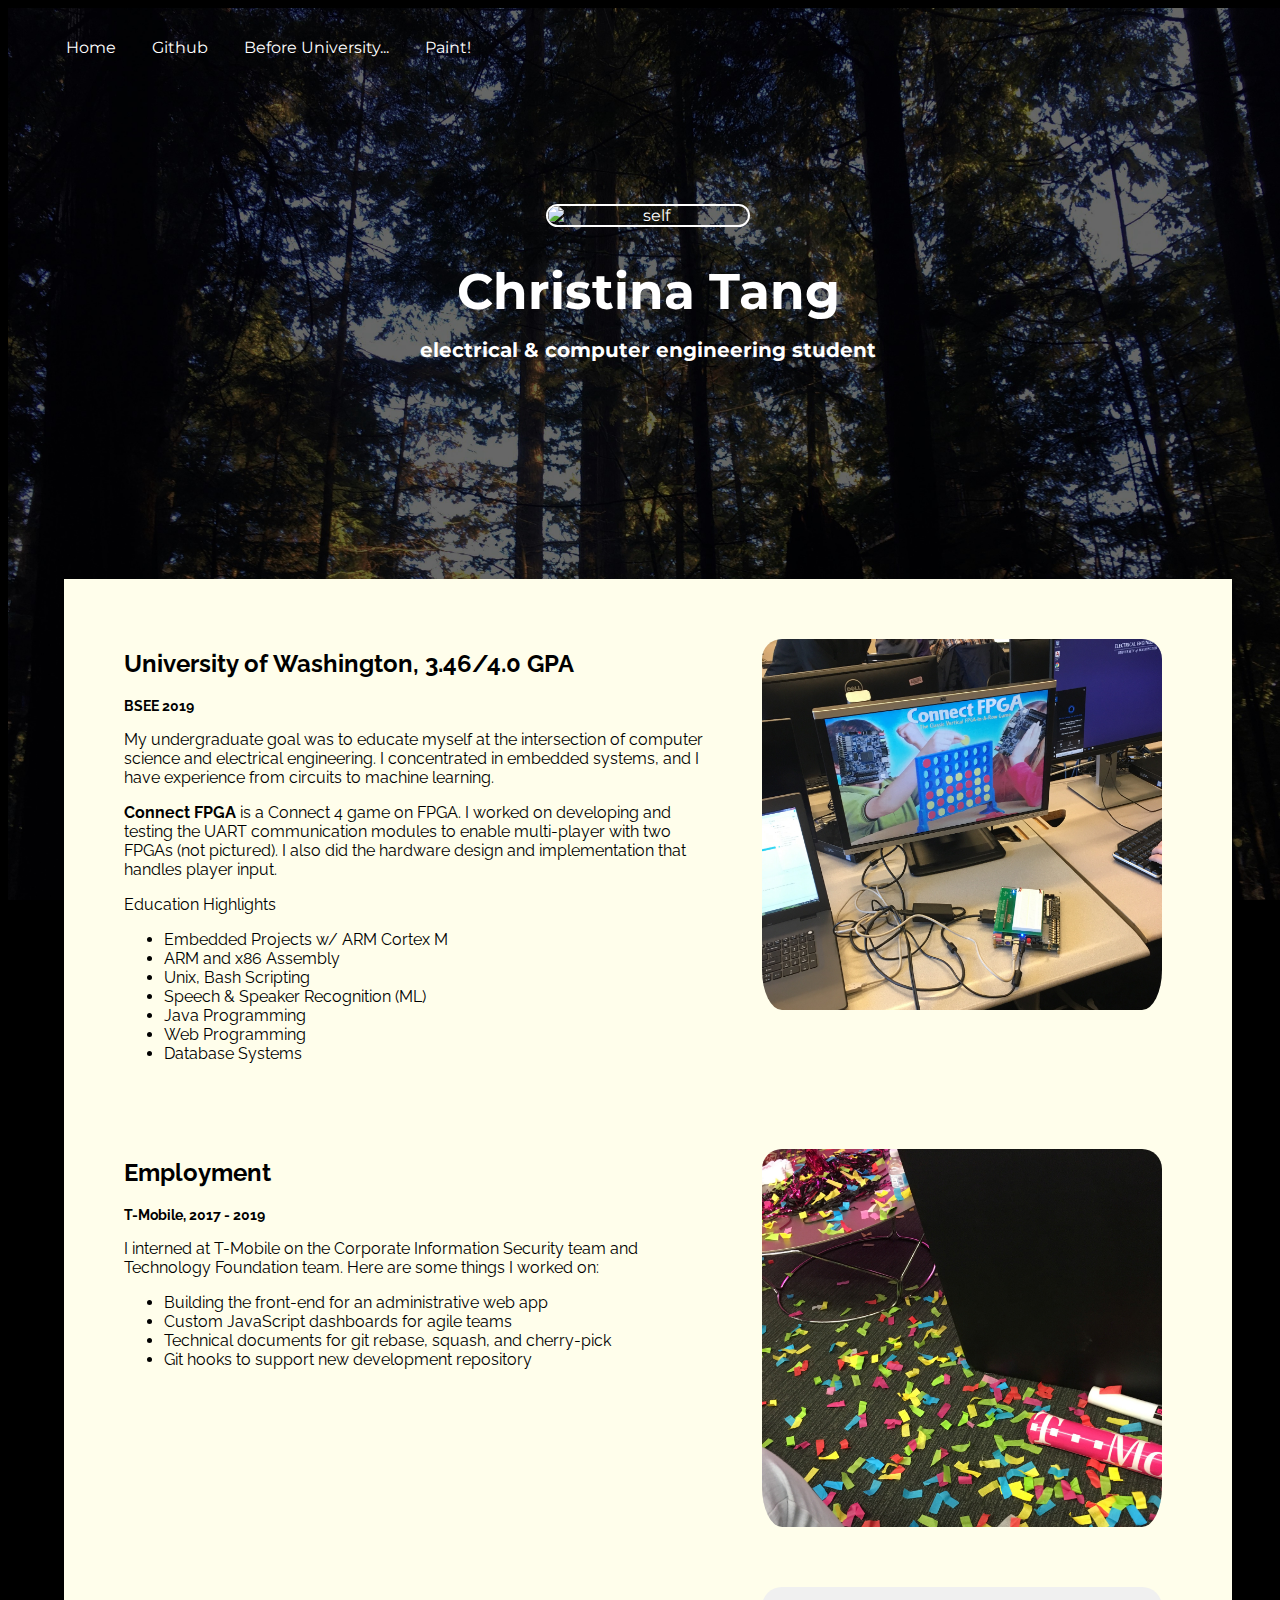
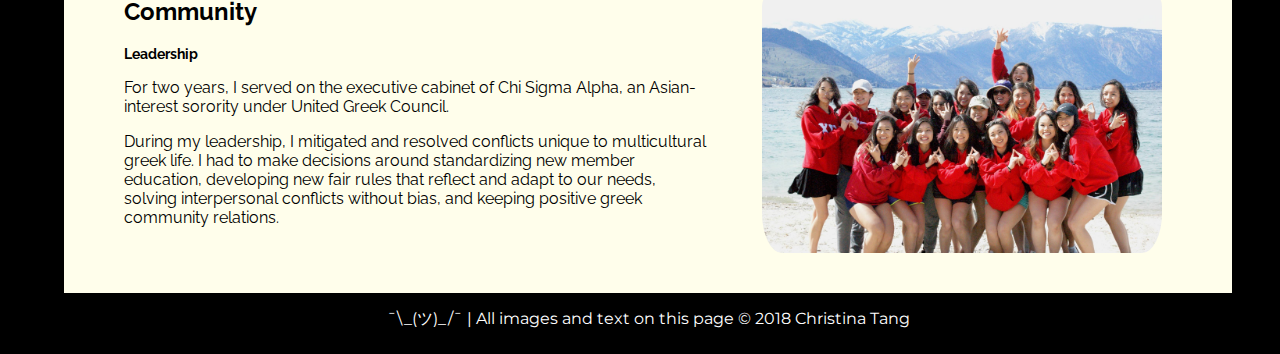
==== index.html @ 0c606922 "Updates to reflect changes in education and employment" ====
<!DOCTYPE html>
<!--
    Author: Christina Tang 

    This is the index.html page for my portfolio. It has information
    about my education, employment, and leadership
-->

<html lang="en">
<head>
    <meta charset="UTF-8">
    <title>Christina Tang</title>
    <link type="text/css" href="index.css" rel="stylesheet">
    <link rel="shortcut icon" type="image/x-icon" href="images/favicon.ico">
</head>
<body>
    <header>
        <nav>
            <ul>
                <li><a href="index.html">Home</a></li>
                <li><a href="https://github.com/christinatang">Github</a></li>
                <li><a href="past.html">Before University...</a></li>
                <li><a href="paint.html">Paint!</a></li>
            </ul>
        </nav>
        <img src="https://scontent.fsea1-1.fna.fbcdn.net/v/t1.0-9/42537019_1738882079543772_6256443018581114880_n.jpg?_nc_cat=106&oh=e5b5d92ebf5dfc0b4fc3eaad44fe764f&oe=5C4F700B" alt="self">
        <h1>Christina Tang</h1>
        <h2>electrical & computer engineering student</h2>
    </header>

    <main>
        <div id="education">
            <section>
                <h2>University of Washington, 3.46/4.0 GPA</h2>
                <h3>BSEE 2019</h3>
                <p>
                    My undergraduate goal was to educate myself at the intersection of computer science 
                    and electrical engineering. I concentrated in embedded systems, and I have experience 
                    from circuits to machine learning.
                </p>
                <p>
                    <strong>Connect FPGA</strong> is a Connect 4 game on FPGA. I worked on developing 
                    and testing the UART communication modules to enable multi-player 
                    with two FPGAs (not pictured). I also did the hardware design 
                    and implementation that handles player input. 
                </p>
                <p>
                    Education Highlights
                </p>
                <ul>
                    <li>Embedded Projects w/ ARM Cortex M</li>
                    <li>ARM and x86 Assembly</li>
                    <li>Unix, Bash Scripting</li>
                    <li>Speech & Speaker Recognition (ML)</li>
                    <li>Java Programming</li>
                    <li>Web Programming</li>
                    <li>Database Systems</li>
                </ul>
            </section>
            <div class="img-container">
                <img src="images/connect_4.JPG" alt="connect 4 on FPGA">
            </div>   
        </div>
        
        <div id="employment">
            <section>
                <h2>Employment</h2>
                <h3>T-Mobile, 2017 - 2019</h3>
                <p>
                    I interned at T-Mobile on the 
                    Corporate Information Security team and Technology Foundation team. 
                    Here are some things I worked on:
                </p>
                <ul>
                    <li>Building the front-end for an administrative web app</li>
                    <li>Custom JavaScript dashboards for agile teams</li>
                    <li>Technical documents for git rebase, squash, and cherry-pick</li>
                    <li>Git hooks to support new development repository</li>
                </ul>
            </section>
            <div class="img-container">
                <img src="images/t-mobile.jpg" alt="intern event at t-mobile">
            </div>
        </div>
        
        <div id="community">
            <section>
                <h2>Community</h2>
                <h3>Leadership</h3>
                <p>
                    For two years, I served on the executive cabinet of Chi Sigma 
                    Alpha, an Asian-interest sorority under United Greek Council. 
                </p>
                <p>
                    During my leadership, I mitigated and resolved conflicts 
                    unique to multicultural greek life. I had to make decisions 
                    around standardizing new member education, developing new fair 
                    rules that reflect and adapt to our needs, 
                    solving interpersonal conflicts without bias, 
                    and keeping positive greek community relations.
                </p>
            </section>
            <div class="img-container">
                <img src="images/chisigs.jpg" alt="chi sigma alpha spring 17">
            </div>
        </div>
    </main>

    <footer>
        <p>
            ¯\_(ツ)_/¯ | All images and text on this page © 2018 Christina Tang
        </p>
    </footer>
</body>
</html>
---- index.css ----
/*
    Author: Christina Tang

    This is index.css file for my portfolio site to give its pages
    and content the same look and feel
*/

@import url(https://fonts.googleapis.com/css?family=Montserrat);
@import url(https://fonts.googleapis.com/css?family=Raleway);

html {
    background-color: #000000;
}

body {
    font-family: "Raleway", sans-serif;
    width: 100%;
    display: flex;
    flex-direction: column;
    background-image: url("images/trees_bg.JPG");
    background-attachment: fixed;
    background-size: 100%;
}

header, footer {
    font-family: 'Montserrat', sans-serif;
    color: #ffffff;
    text-align: center;
}

header img, footer img {
    border-radius: 100px;
}

footer img {
    width: 50px;
}

header img {
    display: block;
    margin: 80px auto 0px auto;
    width: 200px;
    border: 2px solid white;
}

header h1 {
    margin-bottom: auto;
    font-size: 50px;
}

header h2 {
    padding-bottom: 200px;
    font-size: 20px;
}

nav ul {
    list-style-type: none;
    padding-bottom: 100px;
}

nav a {
    display: block;
    color: white;
    text-align: center;
    padding: 14px 18px;
    text-decoration: none;
    float: left;
}

main {
    width: 85%;
    align-self: center;
    background-color: rgb(255, 254, 235);
    padding: 20px 40px;
}

#theCanvas {
    align-self: center;
}

section {
    padding: 20px;
}

section h3 {
    font-size: 14px;
}

#education, #employment, #community {
    display: flex;
    justify-content: space-between;
    padding: 10px 0px;
}

.img-container img {
    border-radius: 50px;
    padding: 30px 30px 10px 30px;
    width: 400px;
    float: right;
}

.grid-container {
    display: grid;
    grid-template-columns: auto auto;
    grid-template-rows: auto auto auto;
    justify-content: center;
    padding: 30px 100px 0px 100px;
}

.captioned-photo img {
    border-radius: 50px;
    width: 350px;
}

.captioned-photo {
    padding: 10px 50px;
}
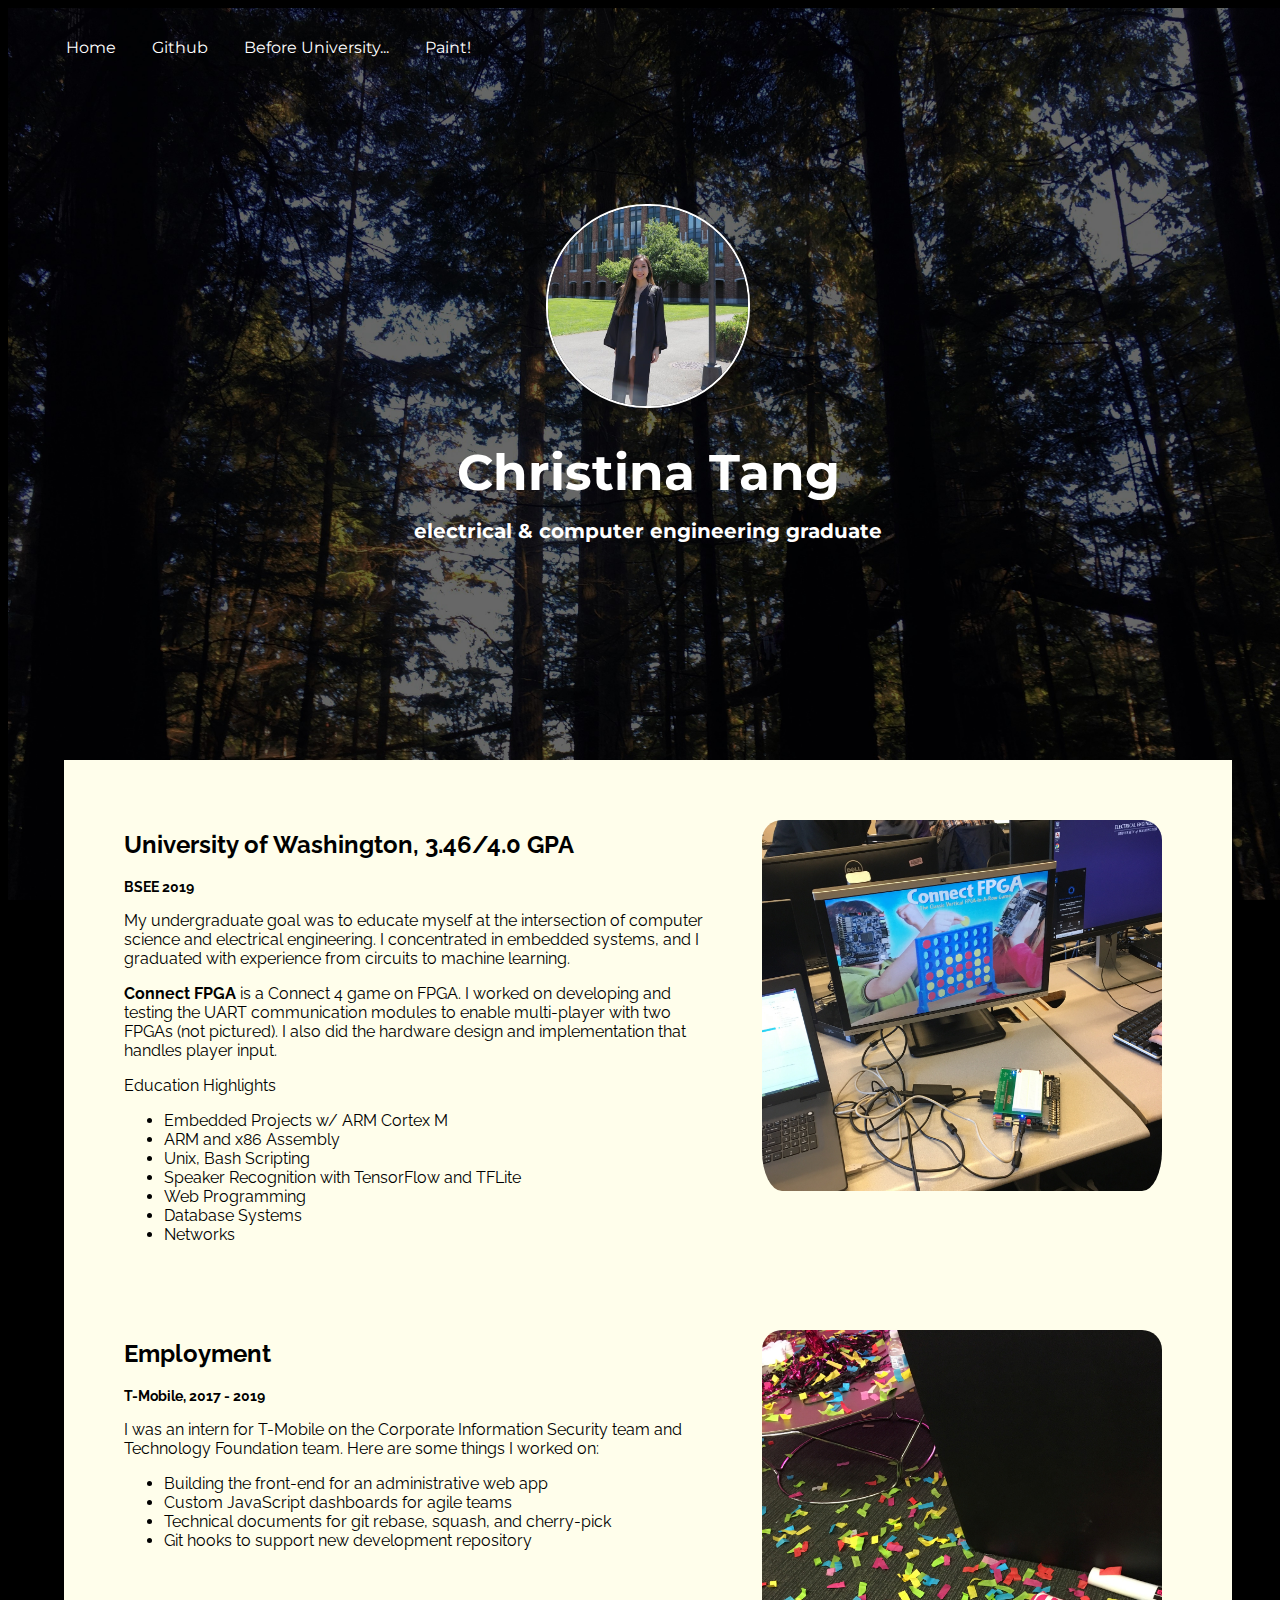
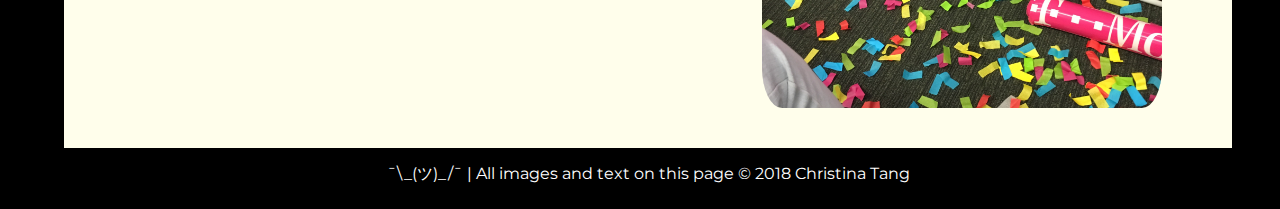
==== commit b3460fed: "New header photo, hide leadership section, minor edits" ====
--- a/index.html
+++ b/index.html
@@ -23,9 +23,9 @@
                 <li><a href="paint.html">Paint!</a></li>
             </ul>
         </nav>
-        <img src="https://scontent.fsea1-1.fna.fbcdn.net/v/t1.0-9/42537019_1738882079543772_6256443018581114880_n.jpg?_nc_cat=106&oh=e5b5d92ebf5dfc0b4fc3eaad44fe764f&oe=5C4F700B" alt="self">
+        <img src="images/graduation.jpg" alt="self">
         <h1>Christina Tang</h1>
-        <h2>electrical & computer engineering student</h2>
+        <h2>electrical & computer engineering graduate</h2>
     </header>
 
     <main>
@@ -35,8 +35,8 @@
                 <h3>BSEE 2019</h3>
                 <p>
                     My undergraduate goal was to educate myself at the intersection of computer science 
-                    and electrical engineering. I concentrated in embedded systems, and I have experience 
-                    from circuits to machine learning.
+                    and electrical engineering. I concentrated in embedded systems, and I graduated with 
+                    experience from circuits to machine learning.
                 </p>
                 <p>
                     <strong>Connect FPGA</strong> is a Connect 4 game on FPGA. I worked on developing 
@@ -51,10 +51,10 @@
                     <li>Embedded Projects w/ ARM Cortex M</li>
                     <li>ARM and x86 Assembly</li>
                     <li>Unix, Bash Scripting</li>
-                    <li>Speech & Speaker Recognition (ML)</li>
-                    <li>Java Programming</li>
+                    <li>Speaker Recognition with TensorFlow and TFLite</li>
                     <li>Web Programming</li>
                     <li>Database Systems</li>
+                    <li>Networks</li>
                 </ul>
             </section>
             <div class="img-container">
@@ -67,7 +67,7 @@
                 <h2>Employment</h2>
                 <h3>T-Mobile, 2017 - 2019</h3>
                 <p>
-                    I interned at T-Mobile on the 
+                    I was an intern for T-Mobile on the 
                     Corporate Information Security team and Technology Foundation team. 
                     Here are some things I worked on:
                 </p>
--- a/index.css
+++ b/index.css
@@ -92,6 +92,10 @@
     padding: 10px 0px;
 }
 
+#community {
+    display: none;
+}
+
 .img-container img {
     border-radius: 50px;
     padding: 30px 30px 10px 30px;
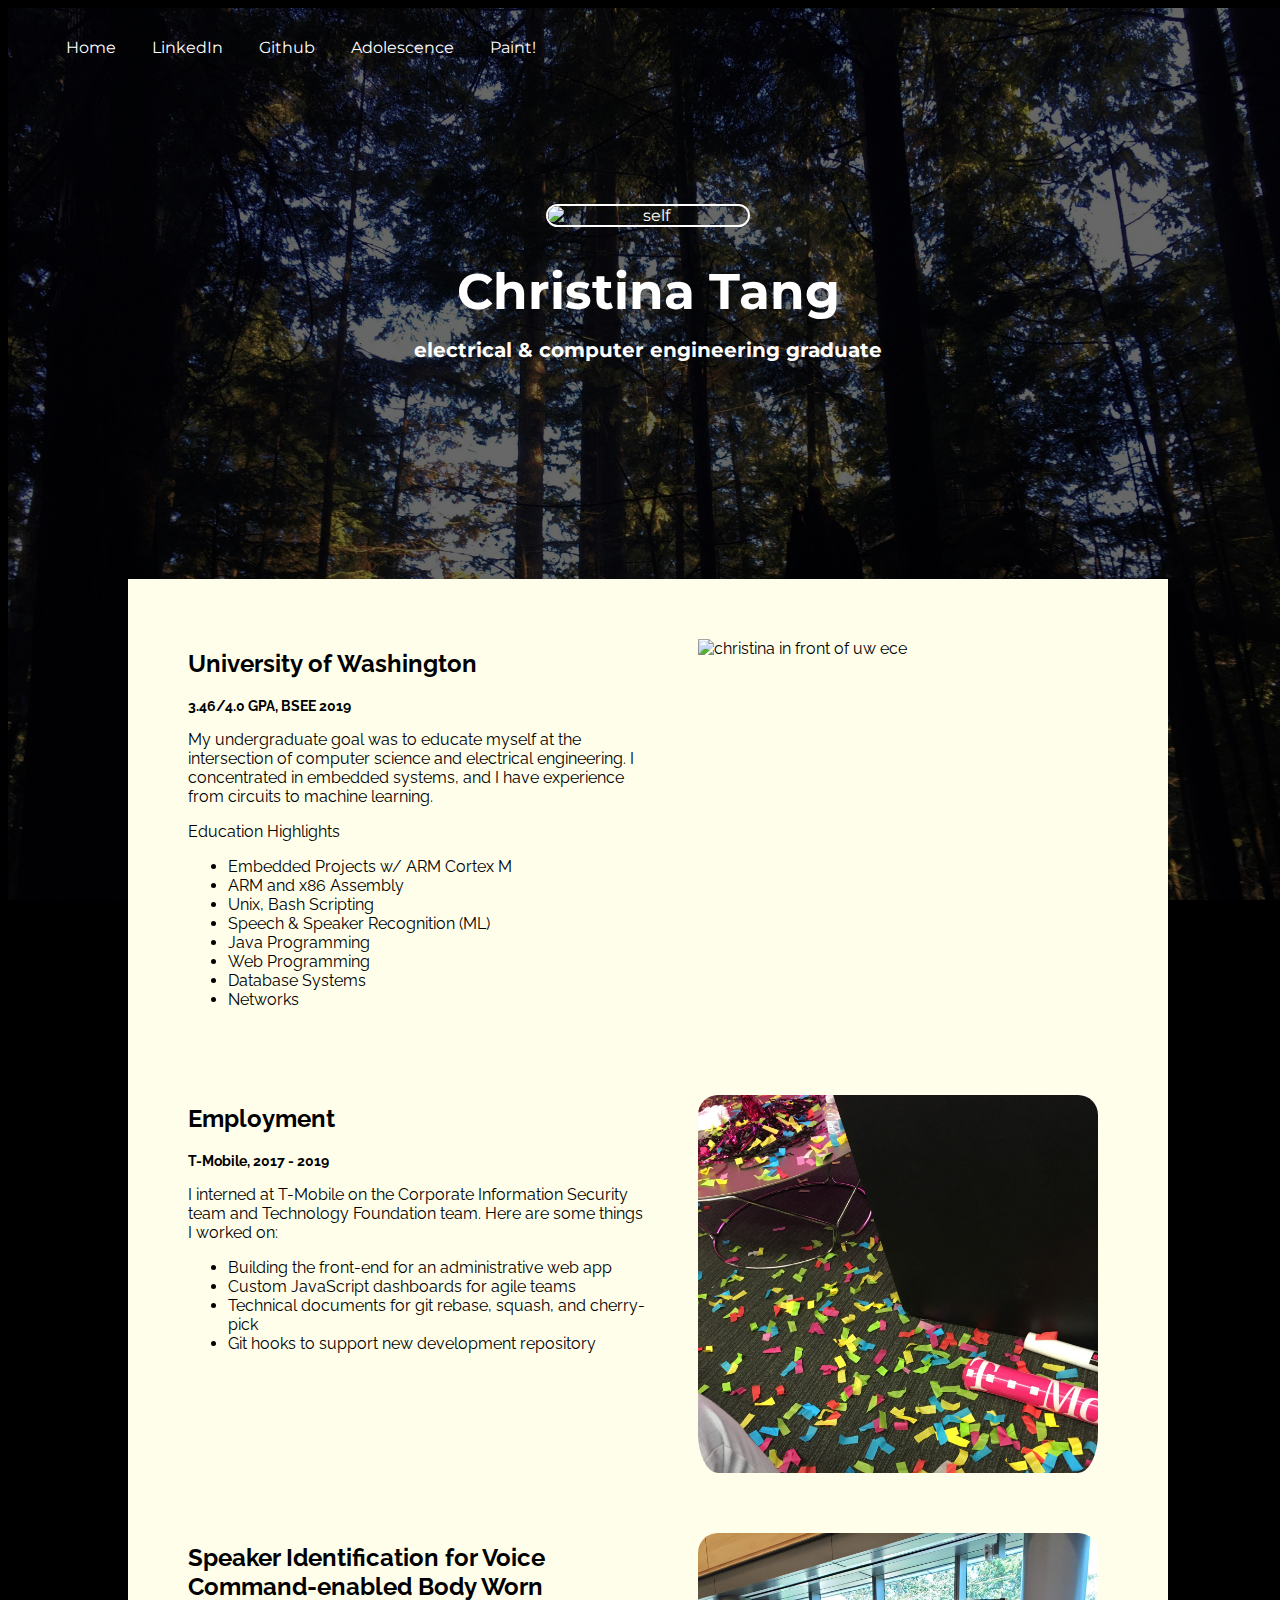
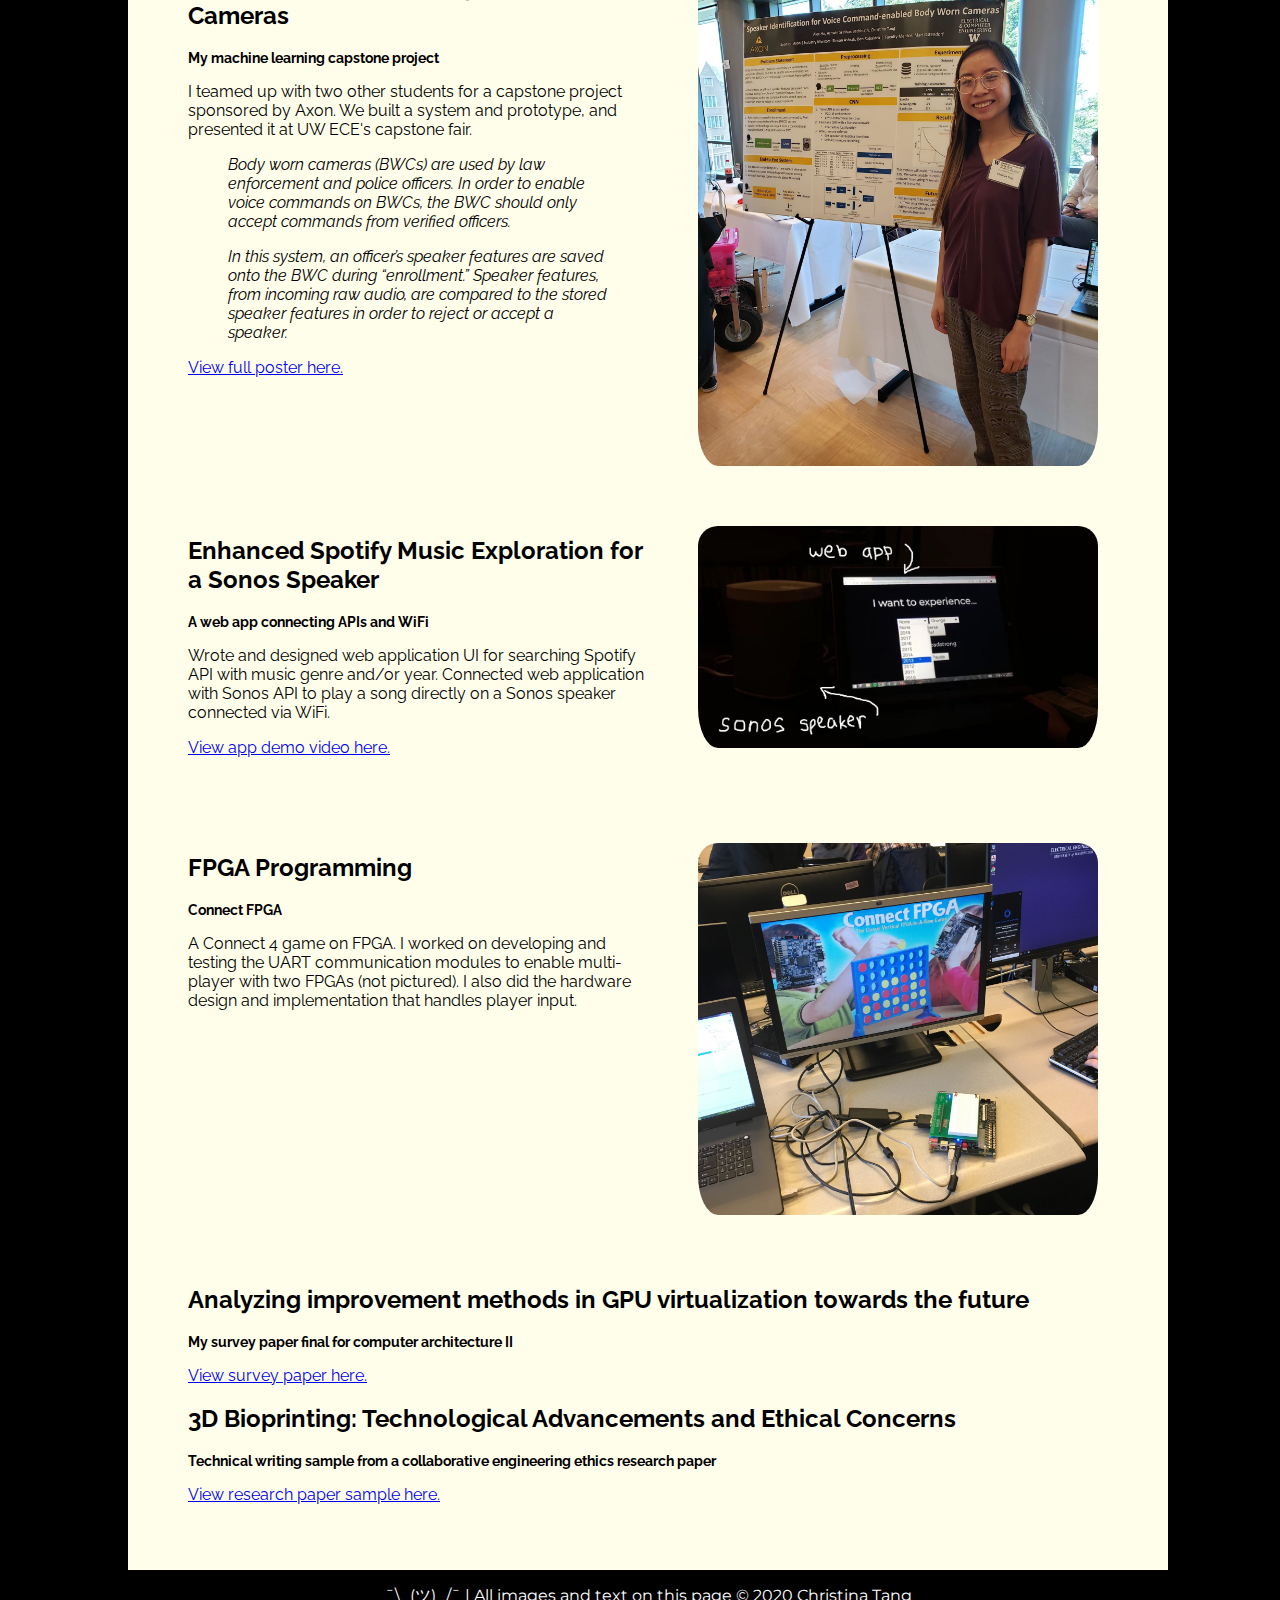
==== commit c4353ad4: "changing nav bar to add linked in, feature to open links in new tab. adding selected works to homepa" ====
--- a/index.html
+++ b/index.html
@@ -18,12 +18,13 @@
         <nav>
             <ul>
                 <li><a href="index.html">Home</a></li>
-                <li><a href="https://github.com/christinatang">Github</a></li>
-                <li><a href="past.html">Before University...</a></li>
+                <li><a href="https://www.linkedin.com/in/christinatang/" target="_blank">LinkedIn</a></li>
+                <li><a href="https://github.com/christinatang" target="_blank">Github</a></li>
+                <li><a href="past.html">Adolescence</a></li>
                 <li><a href="paint.html">Paint!</a></li>
             </ul>
         </nav>
-        <img src="images/graduation.jpg" alt="self">
+        <img src="https://media-exp2.licdn.com/dms/image/C4D03AQGiyOLLAKSIVg/profile-displayphoto-shrink_200_200/0?e=1585180800&v=beta&t=Z_xIOgurX49paol1nmLPv6jjHNaqLiDmqKSzees1T84" alt="self">
         <h1>Christina Tang</h1>
         <h2>electrical & computer engineering graduate</h2>
     </header>
@@ -31,18 +32,12 @@
     <main>
         <div id="education">
             <section>
-                <h2>University of Washington, 3.46/4.0 GPA</h2>
-                <h3>BSEE 2019</h3>
+                <h2>University of Washington</h2>
+                <h3>3.46/4.0 GPA, BSEE 2019</h3>
                 <p>
                     My undergraduate goal was to educate myself at the intersection of computer science 
-                    and electrical engineering. I concentrated in embedded systems, and I graduated with 
-                    experience from circuits to machine learning.
-                </p>
-                <p>
-                    <strong>Connect FPGA</strong> is a Connect 4 game on FPGA. I worked on developing 
-                    and testing the UART communication modules to enable multi-player 
-                    with two FPGAs (not pictured). I also did the hardware design 
-                    and implementation that handles player input. 
+                    and electrical engineering. I concentrated in embedded systems, and I have experience 
+                    from circuits to machine learning.
                 </p>
                 <p>
                     Education Highlights
@@ -51,14 +46,15 @@
                     <li>Embedded Projects w/ ARM Cortex M</li>
                     <li>ARM and x86 Assembly</li>
                     <li>Unix, Bash Scripting</li>
-                    <li>Speaker Recognition with TensorFlow and TFLite</li>
+                    <li>Speech & Speaker Recognition (ML)</li>
+                    <li>Java Programming</li>
                     <li>Web Programming</li>
                     <li>Database Systems</li>
                     <li>Networks</li>
                 </ul>
             </section>
             <div class="img-container">
-                <img src="images/connect_4.JPG" alt="connect 4 on FPGA">
+                <img src="images/graduate.jpg" alt="christina in front of uw ece">
             </div>   
         </div>
         
@@ -67,7 +63,7 @@
                 <h2>Employment</h2>
                 <h3>T-Mobile, 2017 - 2019</h3>
                 <p>
-                    I was an intern for T-Mobile on the 
+                    I interned at T-Mobile on the 
                     Corporate Information Security team and Technology Foundation team. 
                     Here are some things I worked on:
                 </p>
@@ -83,32 +79,90 @@
             </div>
         </div>
         
-        <div id="community">
+        <div id="capstone">
             <section>
-                <h2>Community</h2>
-                <h3>Leadership</h3>
+                <h2>Speaker Identification for Voice Command-enabled Body Worn Cameras</h2>
+                <h3>My machine learning capstone project</h3>
                 <p>
-                    For two years, I served on the executive cabinet of Chi Sigma 
-                    Alpha, an Asian-interest sorority under United Greek Council. 
+                    I teamed up with two other students for a capstone project 
+                    sponsored by Axon. We built a system and prototype, and presented 
+                    it at UW ECE's capstone fair. 
                 </p>
+                <blockquote>
+                    <p><i>
+                        Body worn cameras (BWCs) are used by law enforcement 
+                        and police officers. In order to enable voice commands on 
+                        BWCs, the BWC should only accept commands from verified 
+                        officers.
+                    </i></p>
+                    <p><i>
+                        In this system, an officer’s speaker features are saved onto 
+                        the BWC during “enrollment.” Speaker features, from 
+                        incoming raw audio, are compared to the stored speaker 
+                        features in order to reject or accept a speaker. 
+                    </i></p>
+                </blockquote>
+                <p><a href="resources/Srinivas,ECE_Poster_Presentation,2019.pdf" target="_blank">
+                    View full poster here.</a></p>
+            </section>
+            <div class="img-container">
+                    <img src="images/capstone_fair.jpg" alt="me presenting at uw ece capstone fair 2019">
+            </div>
+        </div>
+
+        <div id="webdev">
+            <section>
+                <h2>Enhanced Spotify Music Exploration for a Sonos Speaker</h2>
+                <h3>A web app connecting APIs and WiFi</h3>
                 <p>
-                    During my leadership, I mitigated and resolved conflicts 
-                    unique to multicultural greek life. I had to make decisions 
-                    around standardizing new member education, developing new fair 
-                    rules that reflect and adapt to our needs, 
-                    solving interpersonal conflicts without bias, 
-                    and keeping positive greek community relations.
+                    Wrote and designed web application UI for searching Spotify 
+                    API with music genre and/or year. Connected web application 
+                    with Sonos API to play a song directly on a Sonos speaker 
+                    connected via WiFi.
+                </p>
+                <p><a href="resources/sonos_web_app.mp4" target="_blank">
+                    View app demo video here.</a></p>
+            </section>
+            <div class="img-container">
+                <img src="images/sonos_app_scrnsht.jpg" alt="web application linked to sonos speaker screenshot">
+            </div>
+        </div>
+
+        <div id="fpga">
+            <section>
+                <h2>FPGA Programming</h2>
+                <h3>Connect FPGA</h3>
+                <p>
+                    A Connect 4 game on FPGA. I worked on developing 
+                    and testing the UART communication modules to enable multi-player 
+                    with two FPGAs (not pictured). I also did the hardware design 
+                    and implementation that handles player input. 
                 </p>
             </section>
             <div class="img-container">
-                <img src="images/chisigs.jpg" alt="chi sigma alpha spring 17">
+                <img src="images/connect_4.JPG" alt="connect 4 on FPGA">
             </div>
         </div>
+
+        <div id="writing">
+            <section>
+                <h2>Analyzing improvement methods in GPU virtualization towards the future</h2>
+                <h3>My survey paper final for computer architecture II</h3>
+                <p><a href="resources/ChristinaTang_Sp19_470FinalPaper.pdf" target="_blank">
+                    View survey paper here.</a></p>
+
+                <h2>3D Bioprinting: Technological Advancements and Ethical Concerns</h2>
+                <h3>Technical writing sample from a collaborative engineering ethics research paper</h3>
+                <p><a href="resources/Tang.Christina.ResearchPaperSample.pdf" target="_blank">
+                    View research paper sample here.</a></p>
+            </section>
+        </div>
+
     </main>
 
     <footer>
         <p>
-            ¯\_(ツ)_/¯ | All images and text on this page © 2018 Christina Tang
+            ¯\_(ツ)_/¯ | All images and text on this page © 2020 Christina Tang
         </p>
     </footer>
 </body>
--- a/index.css
+++ b/index.css
@@ -68,7 +68,7 @@
 }
 
 main {
-    width: 85%;
+    width: 75%;
     align-self: center;
     background-color: rgb(255, 254, 235);
     padding: 20px 40px;
@@ -86,14 +86,10 @@
     font-size: 14px;
 }
 
-#education, #employment, #community {
+#education, #employment, #fpga, #capstone, #webdev, #writing {
     display: flex;
     justify-content: space-between;
     padding: 10px 0px;
-}
-
-#community {
-    display: none;
 }
 
 .img-container img {
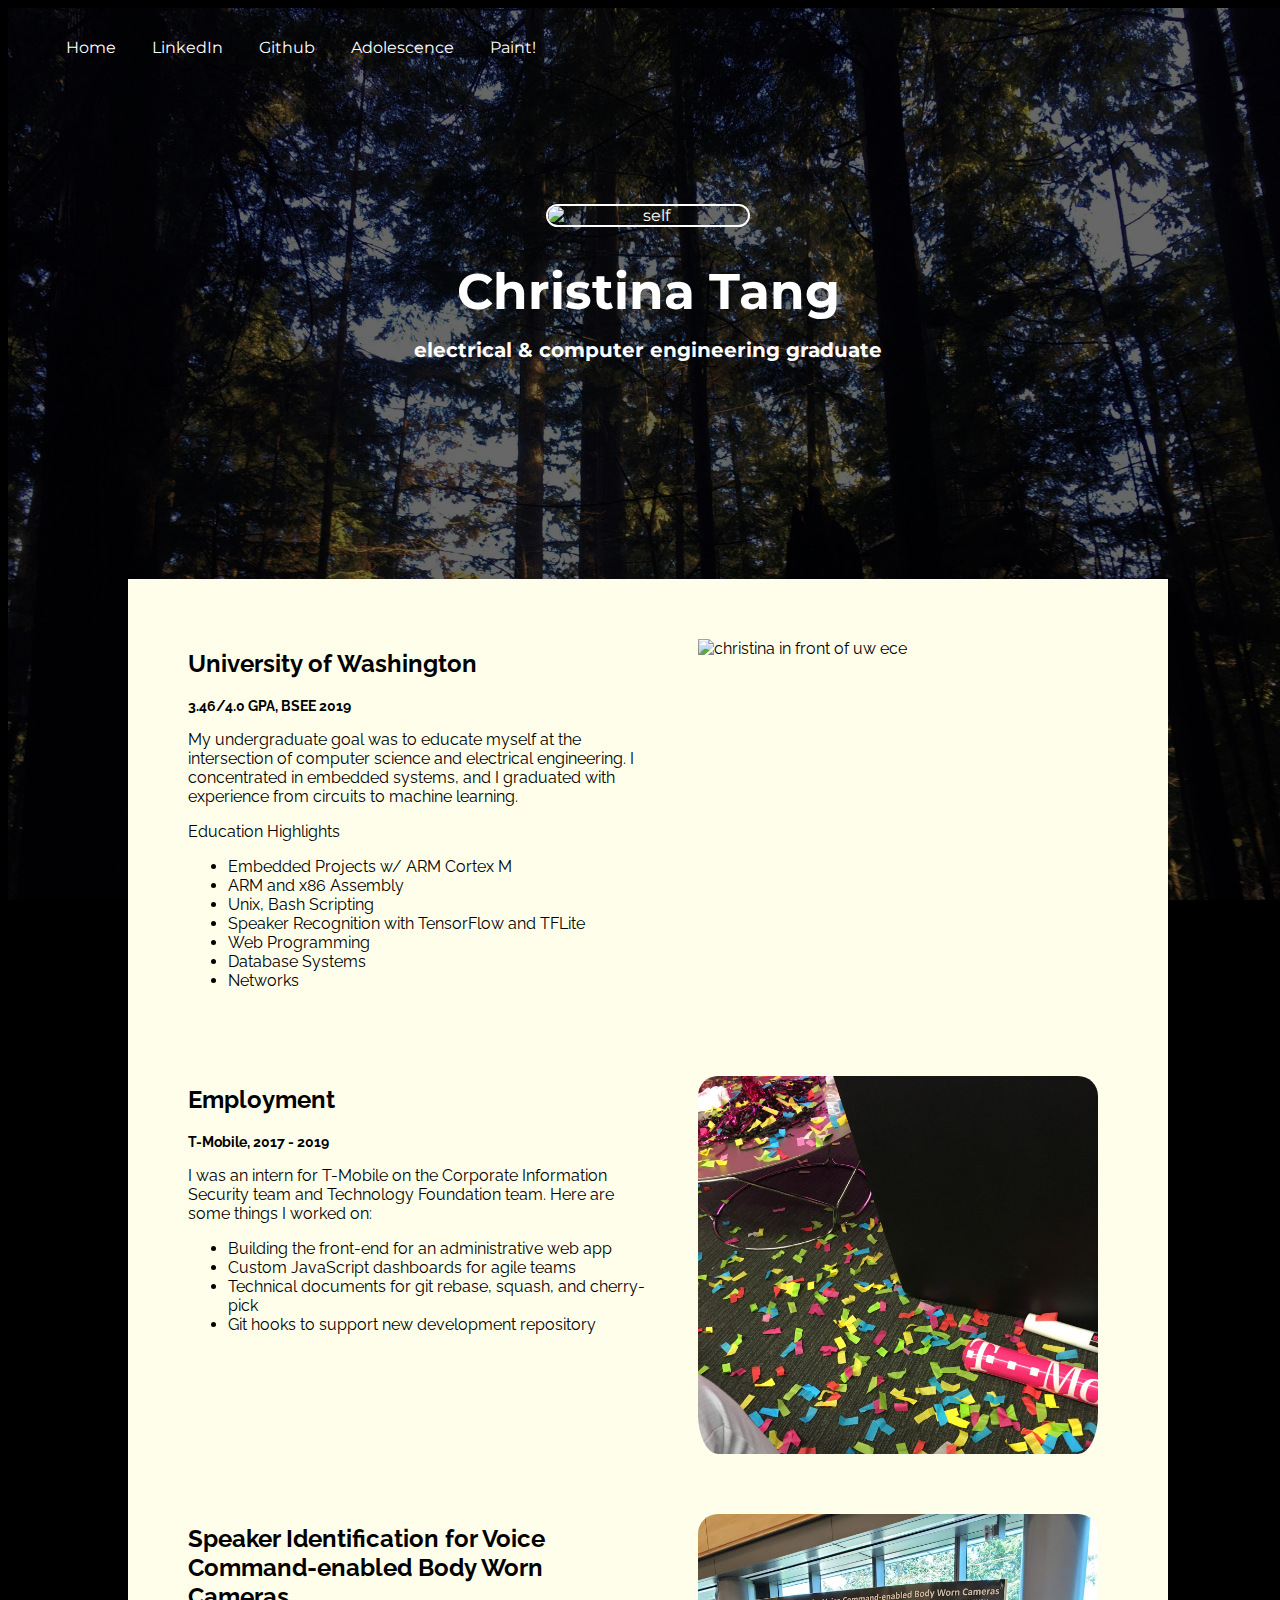
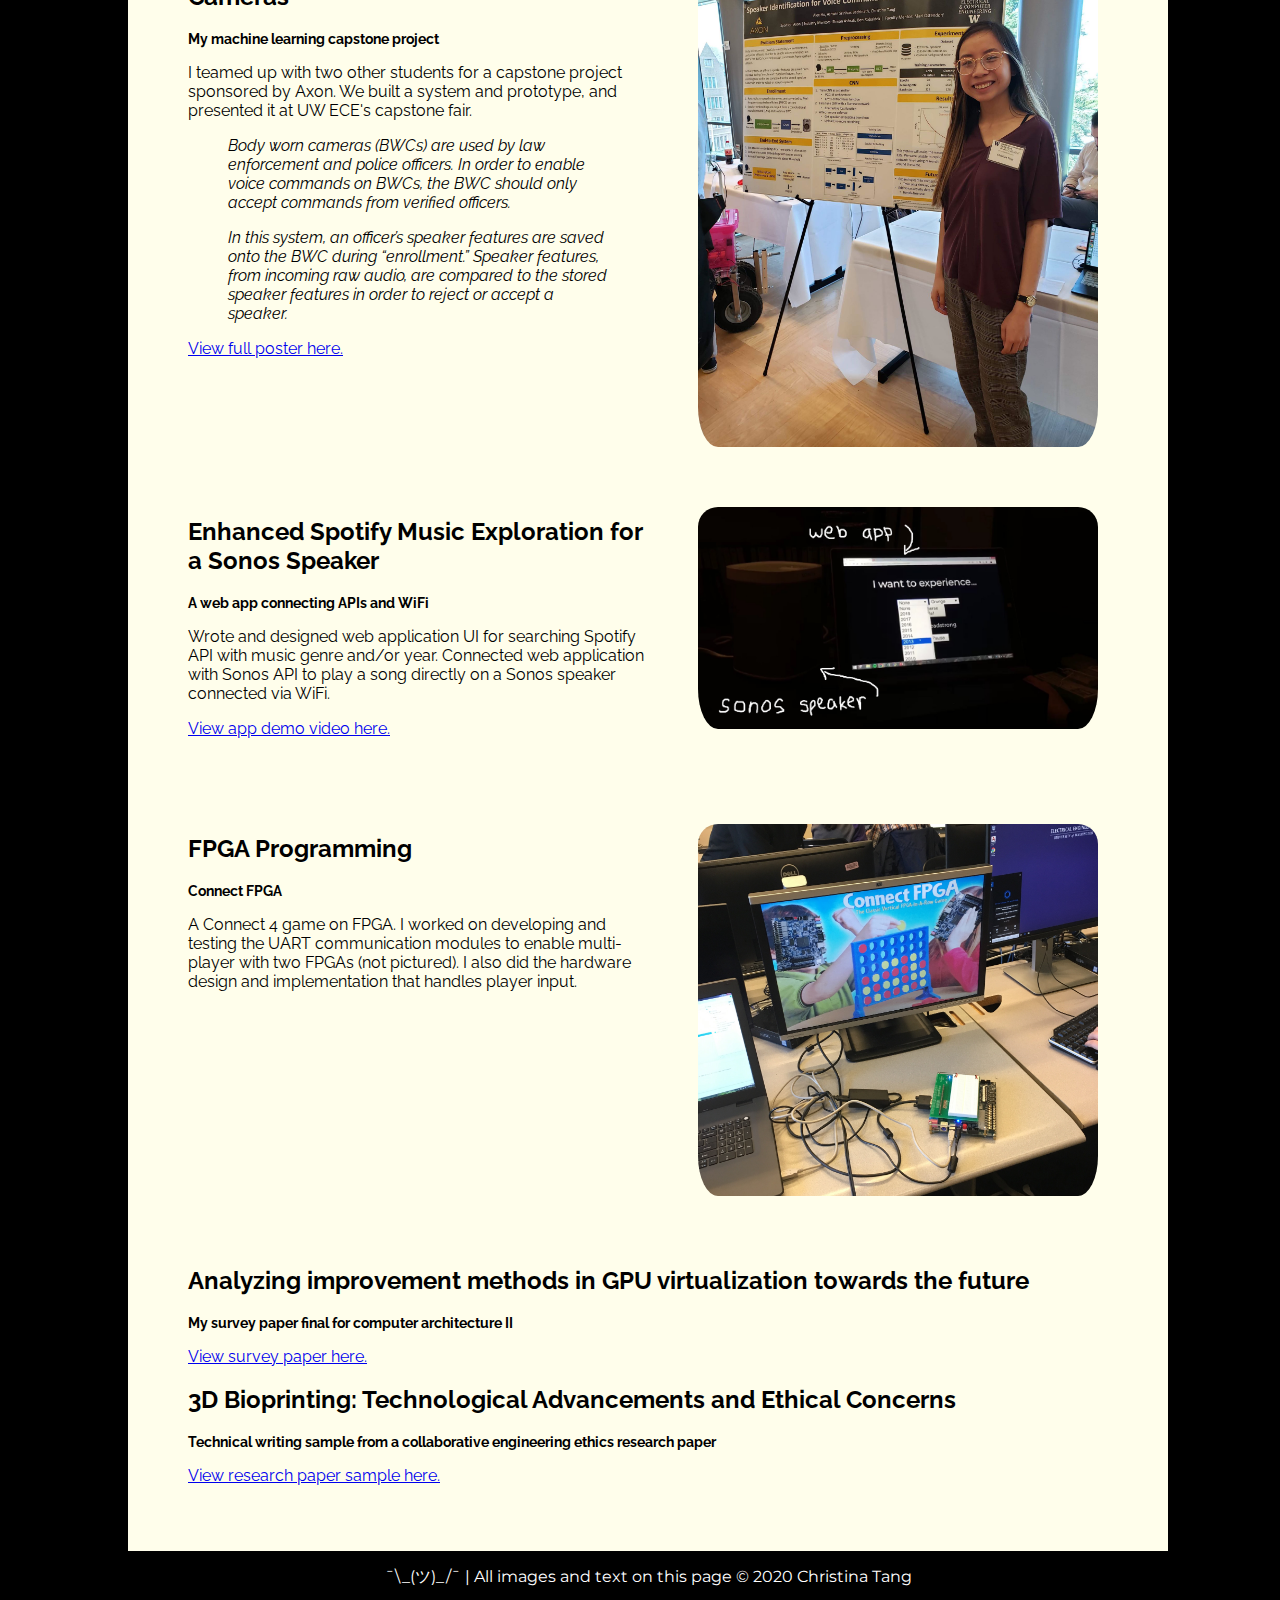
==== commit 21755540: "Merge branch 'master' of https://github.com/christinatang/christinatang.github.io" ====
--- a/index.html
+++ b/index.html
@@ -36,8 +36,8 @@
                 <h3>3.46/4.0 GPA, BSEE 2019</h3>
                 <p>
                     My undergraduate goal was to educate myself at the intersection of computer science 
-                    and electrical engineering. I concentrated in embedded systems, and I have experience 
-                    from circuits to machine learning.
+                    and electrical engineering. I concentrated in embedded systems, and I graduated with 
+                    experience from circuits to machine learning.
                 </p>
                 <p>
                     Education Highlights
@@ -46,8 +46,7 @@
                     <li>Embedded Projects w/ ARM Cortex M</li>
                     <li>ARM and x86 Assembly</li>
                     <li>Unix, Bash Scripting</li>
-                    <li>Speech & Speaker Recognition (ML)</li>
-                    <li>Java Programming</li>
+                    <li>Speaker Recognition with TensorFlow and TFLite</li>
                     <li>Web Programming</li>
                     <li>Database Systems</li>
                     <li>Networks</li>
@@ -63,7 +62,7 @@
                 <h2>Employment</h2>
                 <h3>T-Mobile, 2017 - 2019</h3>
                 <p>
-                    I interned at T-Mobile on the 
+                    I was an intern for T-Mobile on the 
                     Corporate Information Security team and Technology Foundation team. 
                     Here are some things I worked on:
                 </p>
--- a/index.css
+++ b/index.css
@@ -92,6 +92,10 @@
     padding: 10px 0px;
 }
 
+#community {
+    display: none;
+}
+
 .img-container img {
     border-radius: 50px;
     padding: 30px 30px 10px 30px;
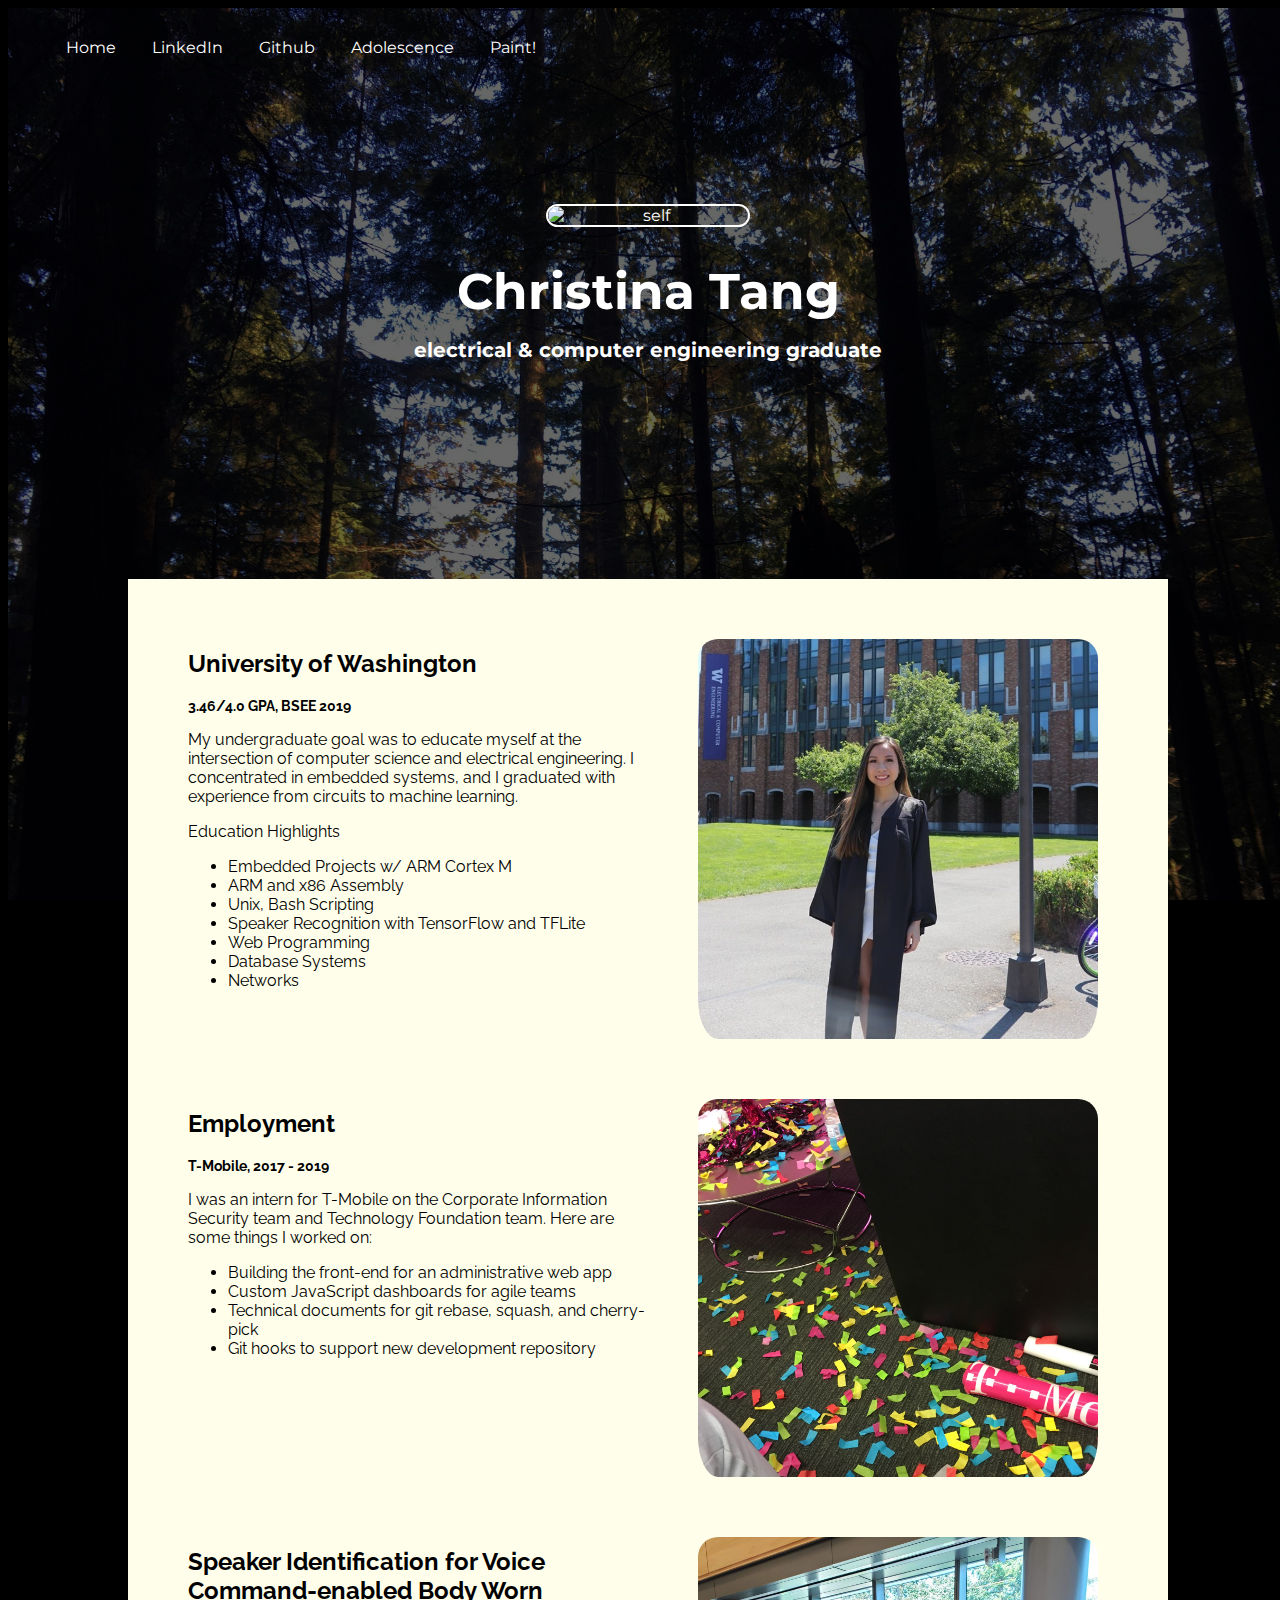
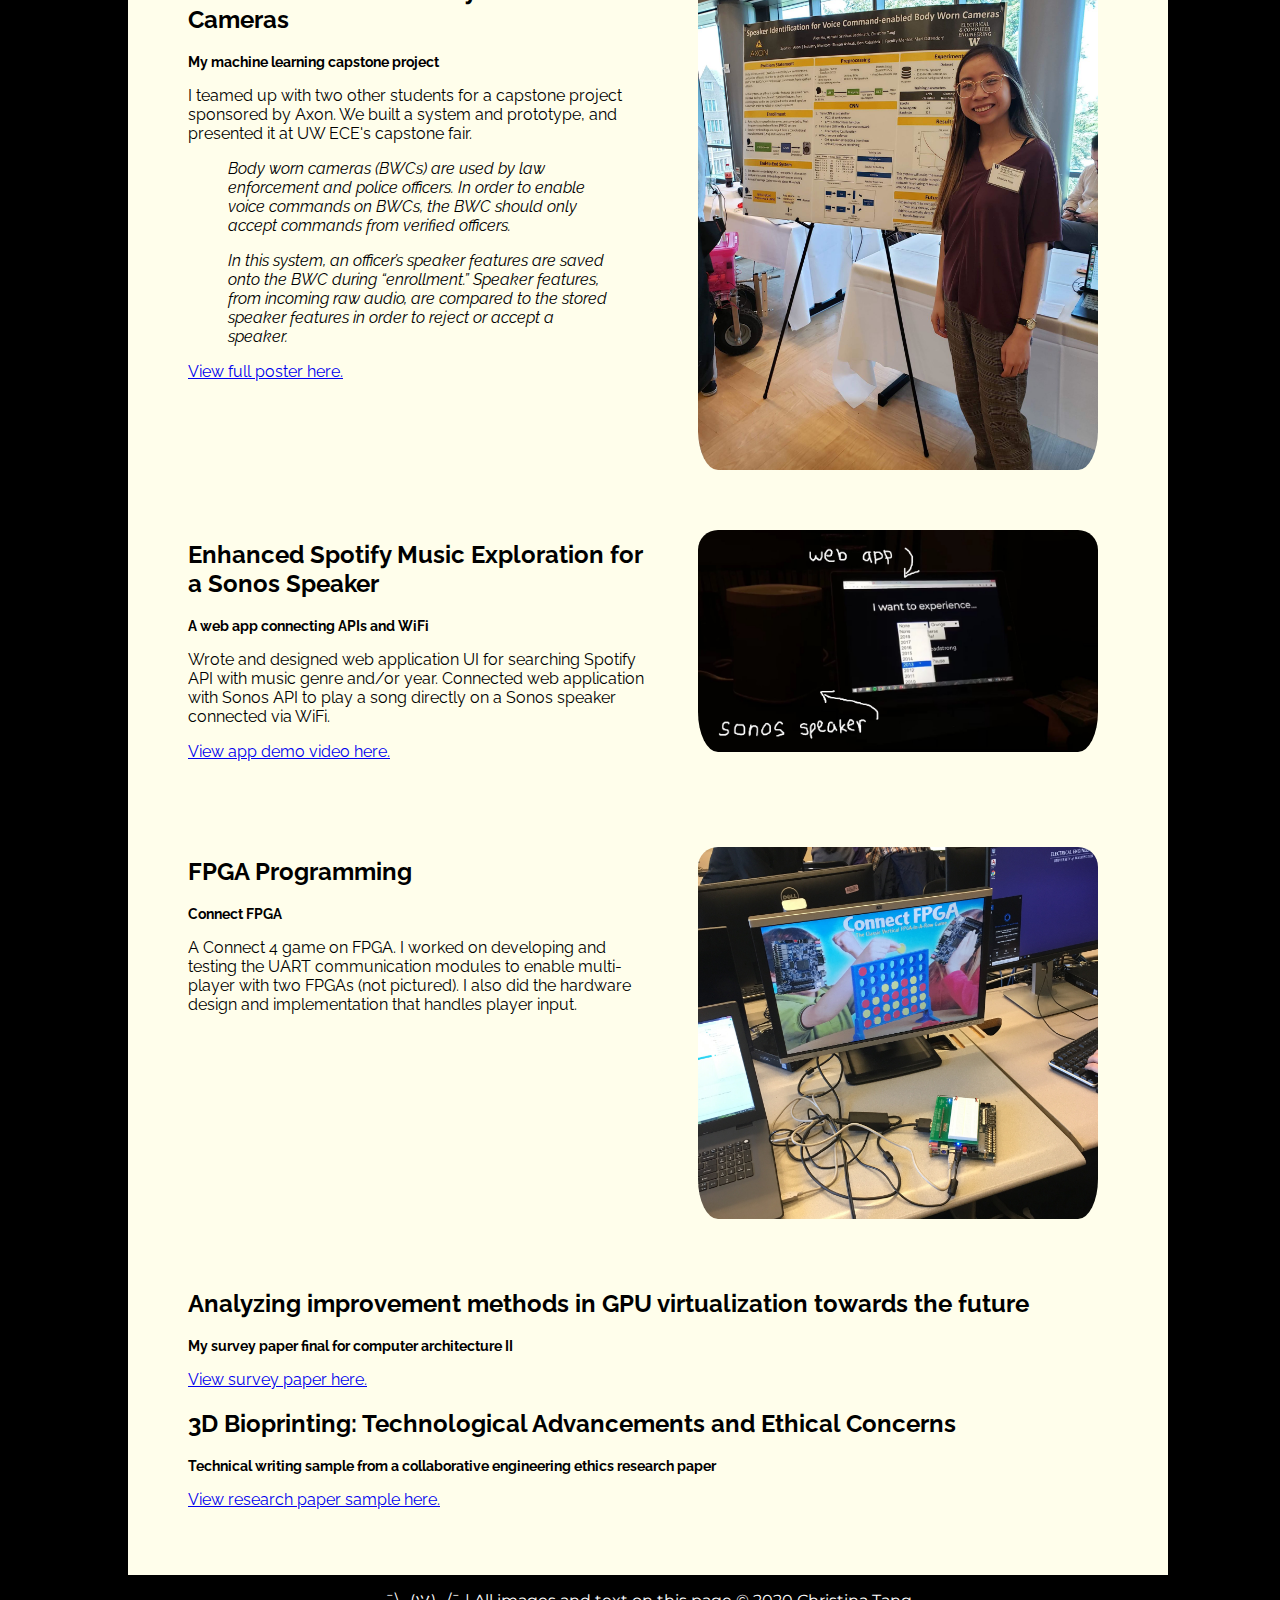
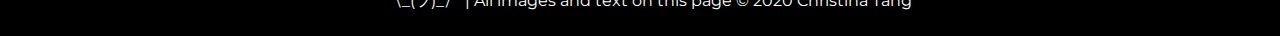
==== commit 399c758c: "fixing bug in an image" ====
--- a/index.html
+++ b/index.html
@@ -53,7 +53,7 @@
                 </ul>
             </section>
             <div class="img-container">
-                <img src="images/graduate.jpg" alt="christina in front of uw ece">
+                <img src="images/graduation.jpg" alt="christina in front of uw ece">
             </div>   
         </div>
         
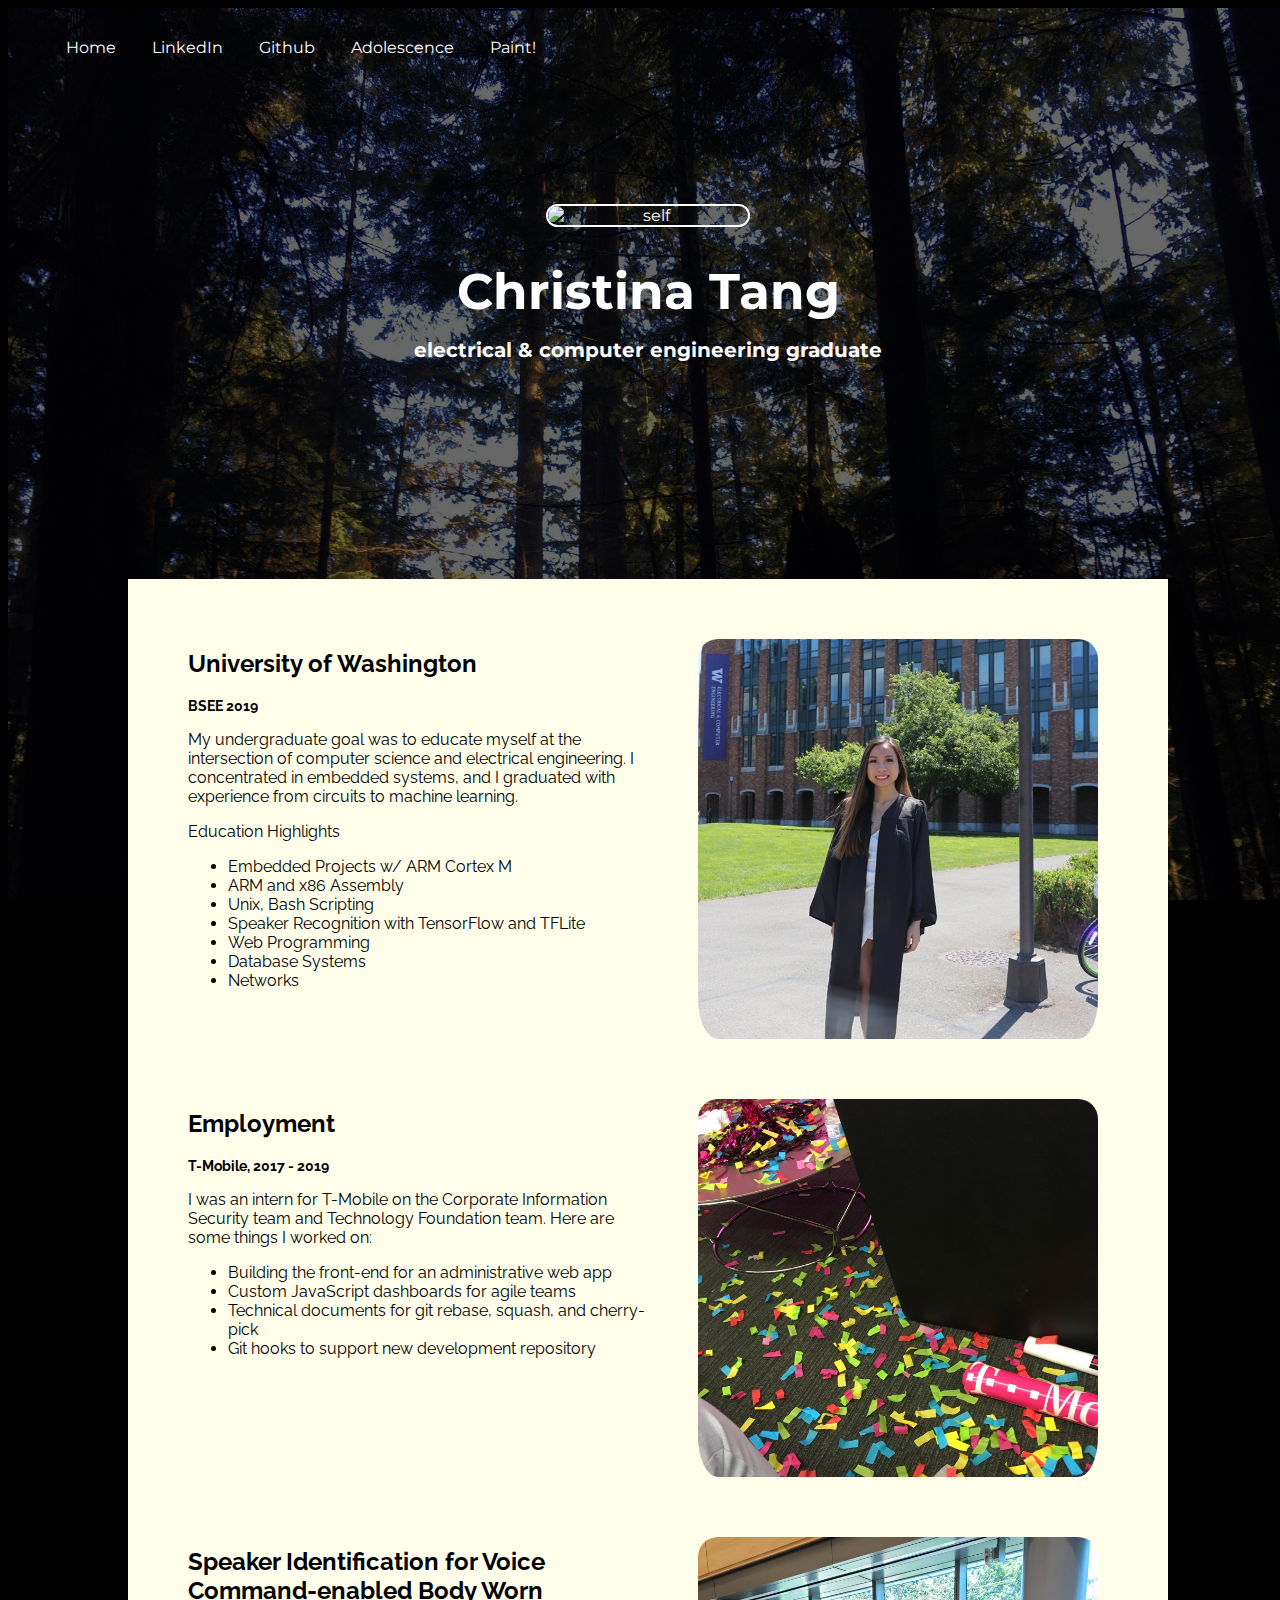
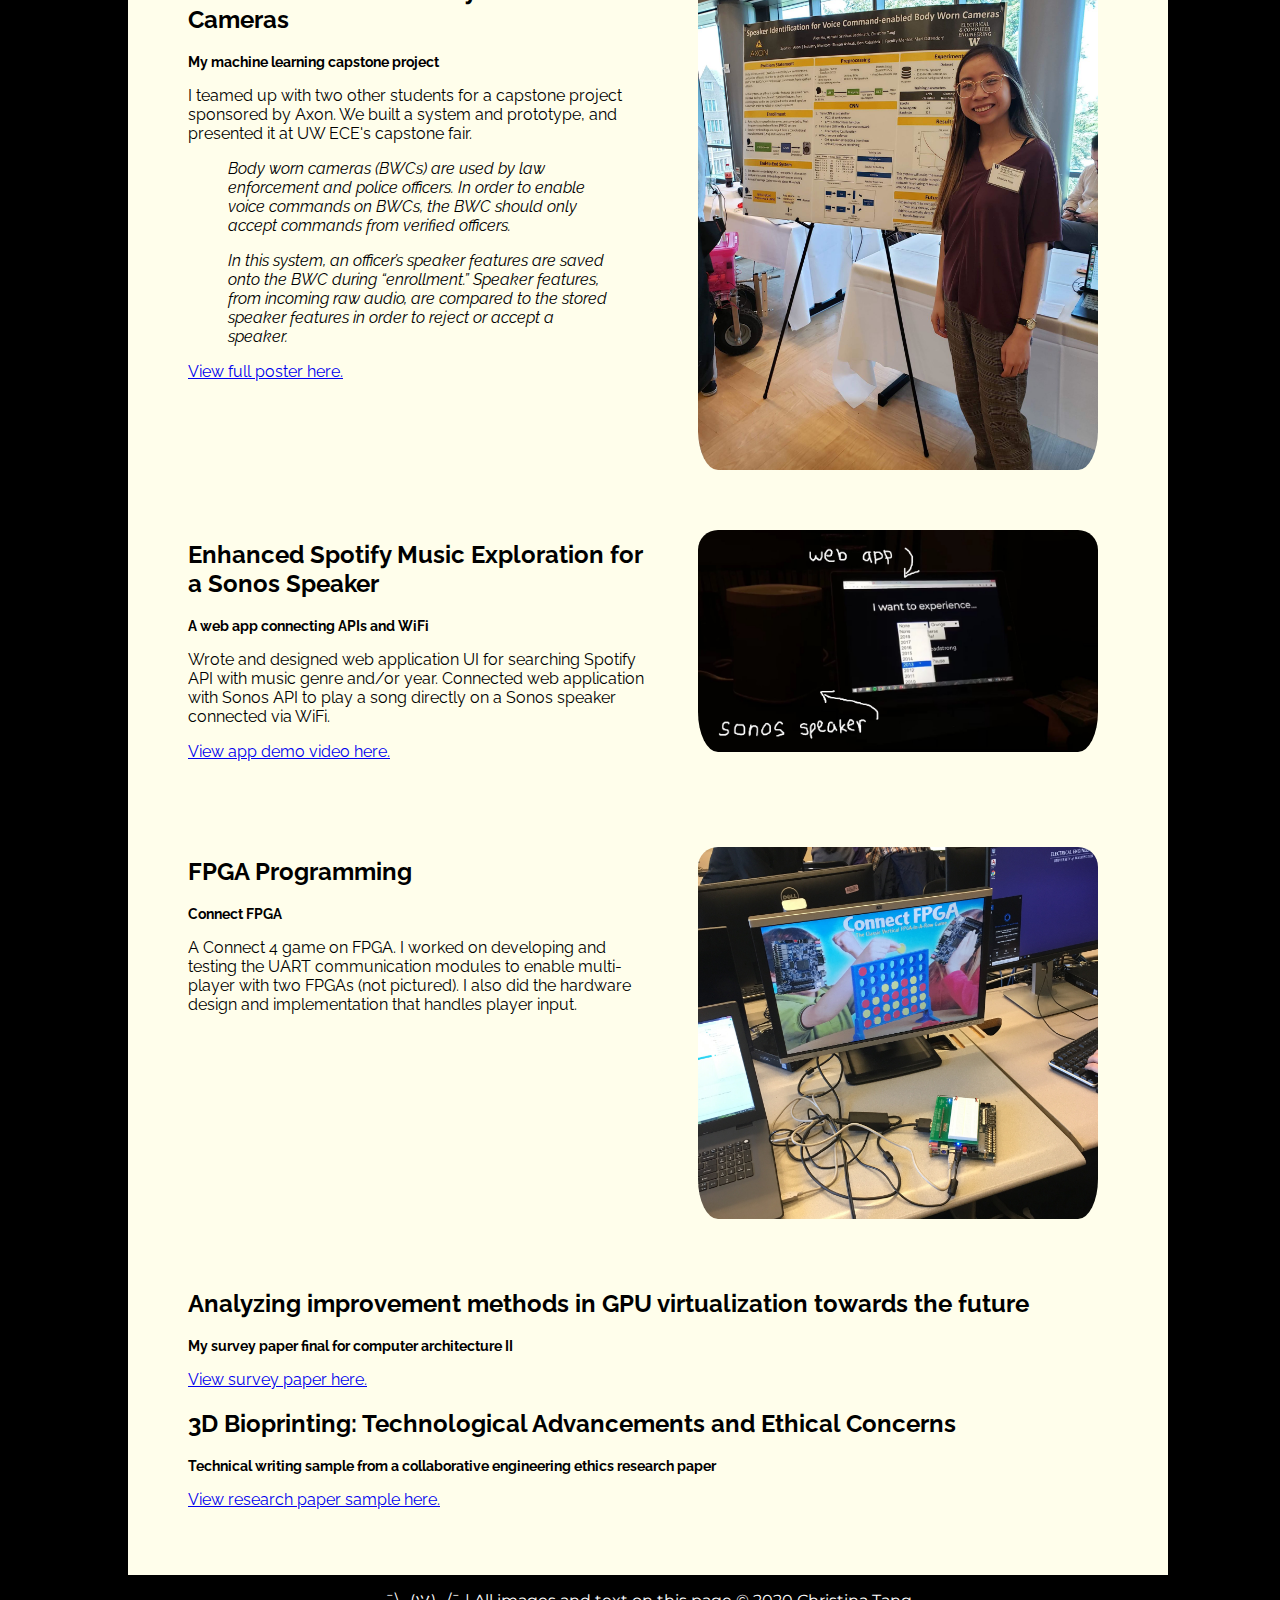
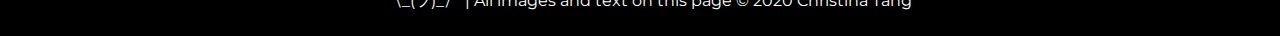
==== commit 4065250a: "removing my gpa as my peer suggested" ====
--- a/index.html
+++ b/index.html
@@ -33,7 +33,7 @@
         <div id="education">
             <section>
                 <h2>University of Washington</h2>
-                <h3>3.46/4.0 GPA, BSEE 2019</h3>
+                <h3>BSEE 2019</h3>
                 <p>
                     My undergraduate goal was to educate myself at the intersection of computer science 
                     and electrical engineering. I concentrated in embedded systems, and I graduated with 
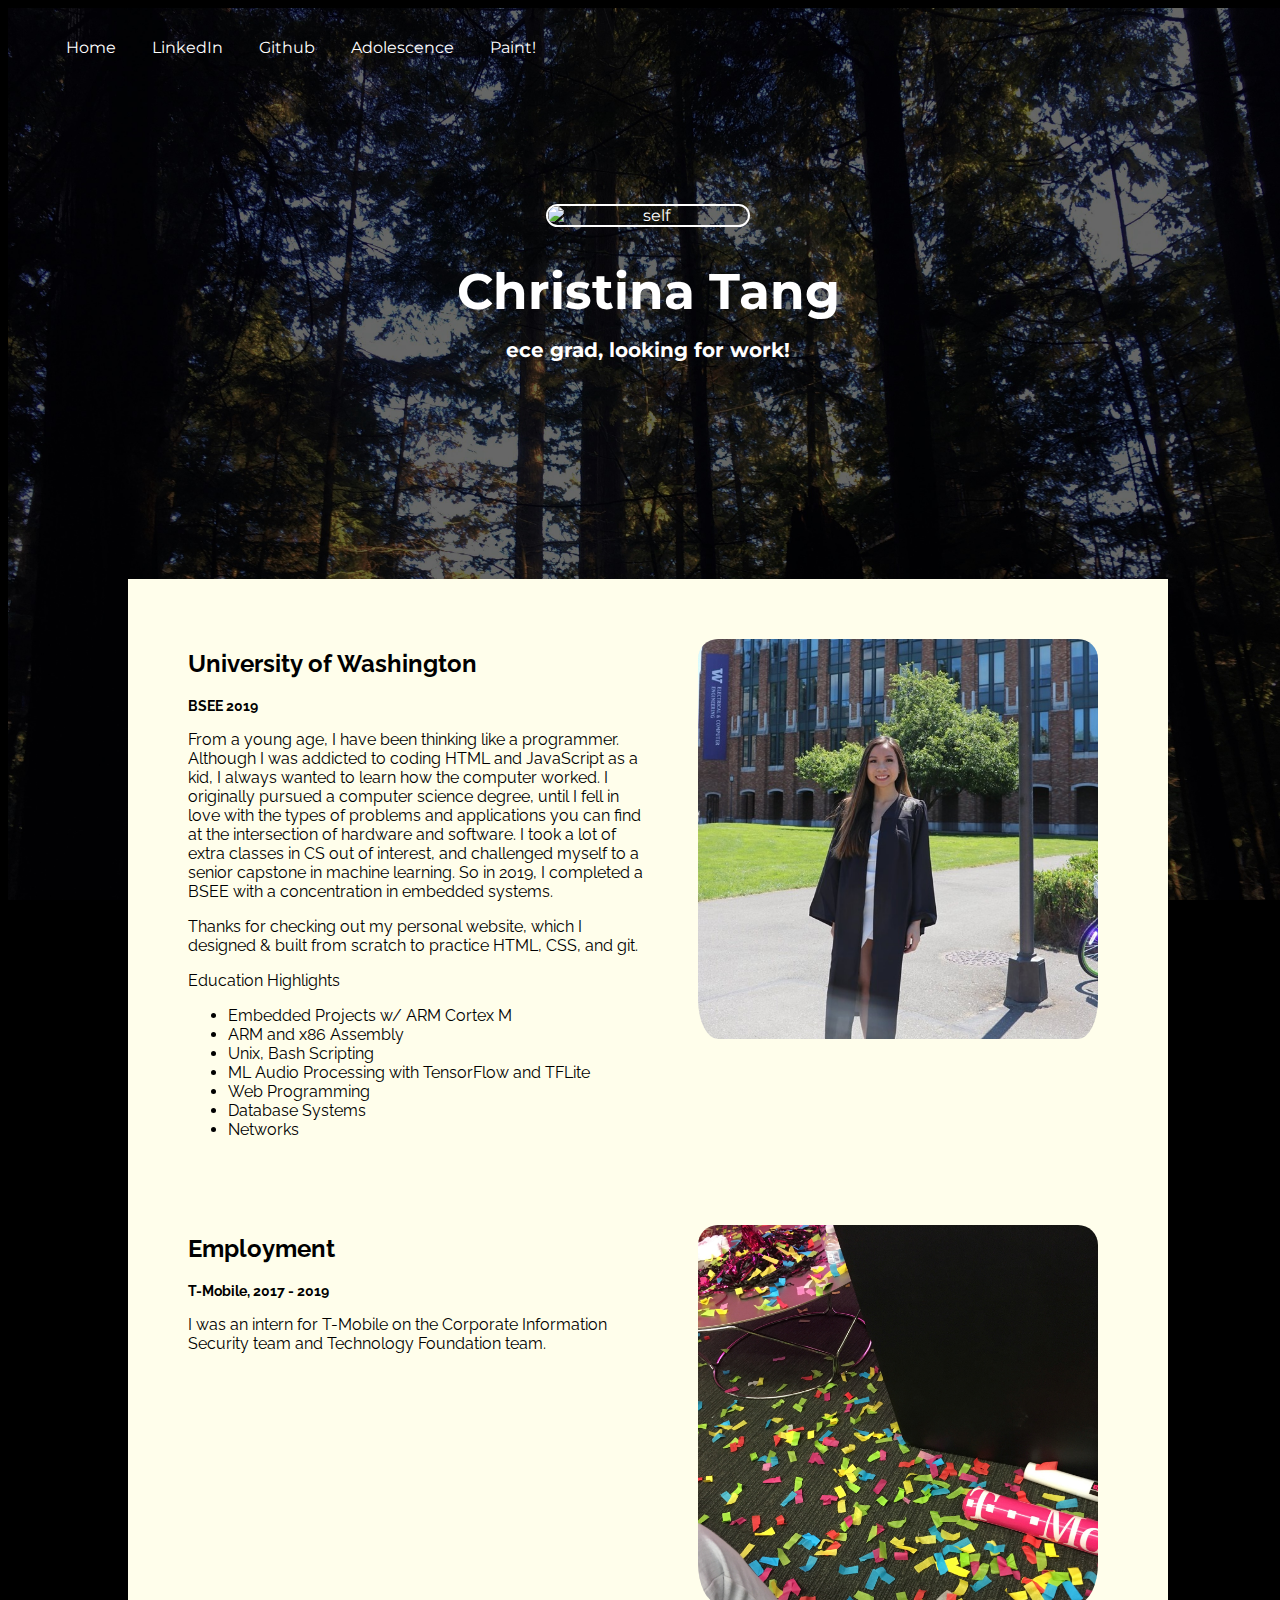
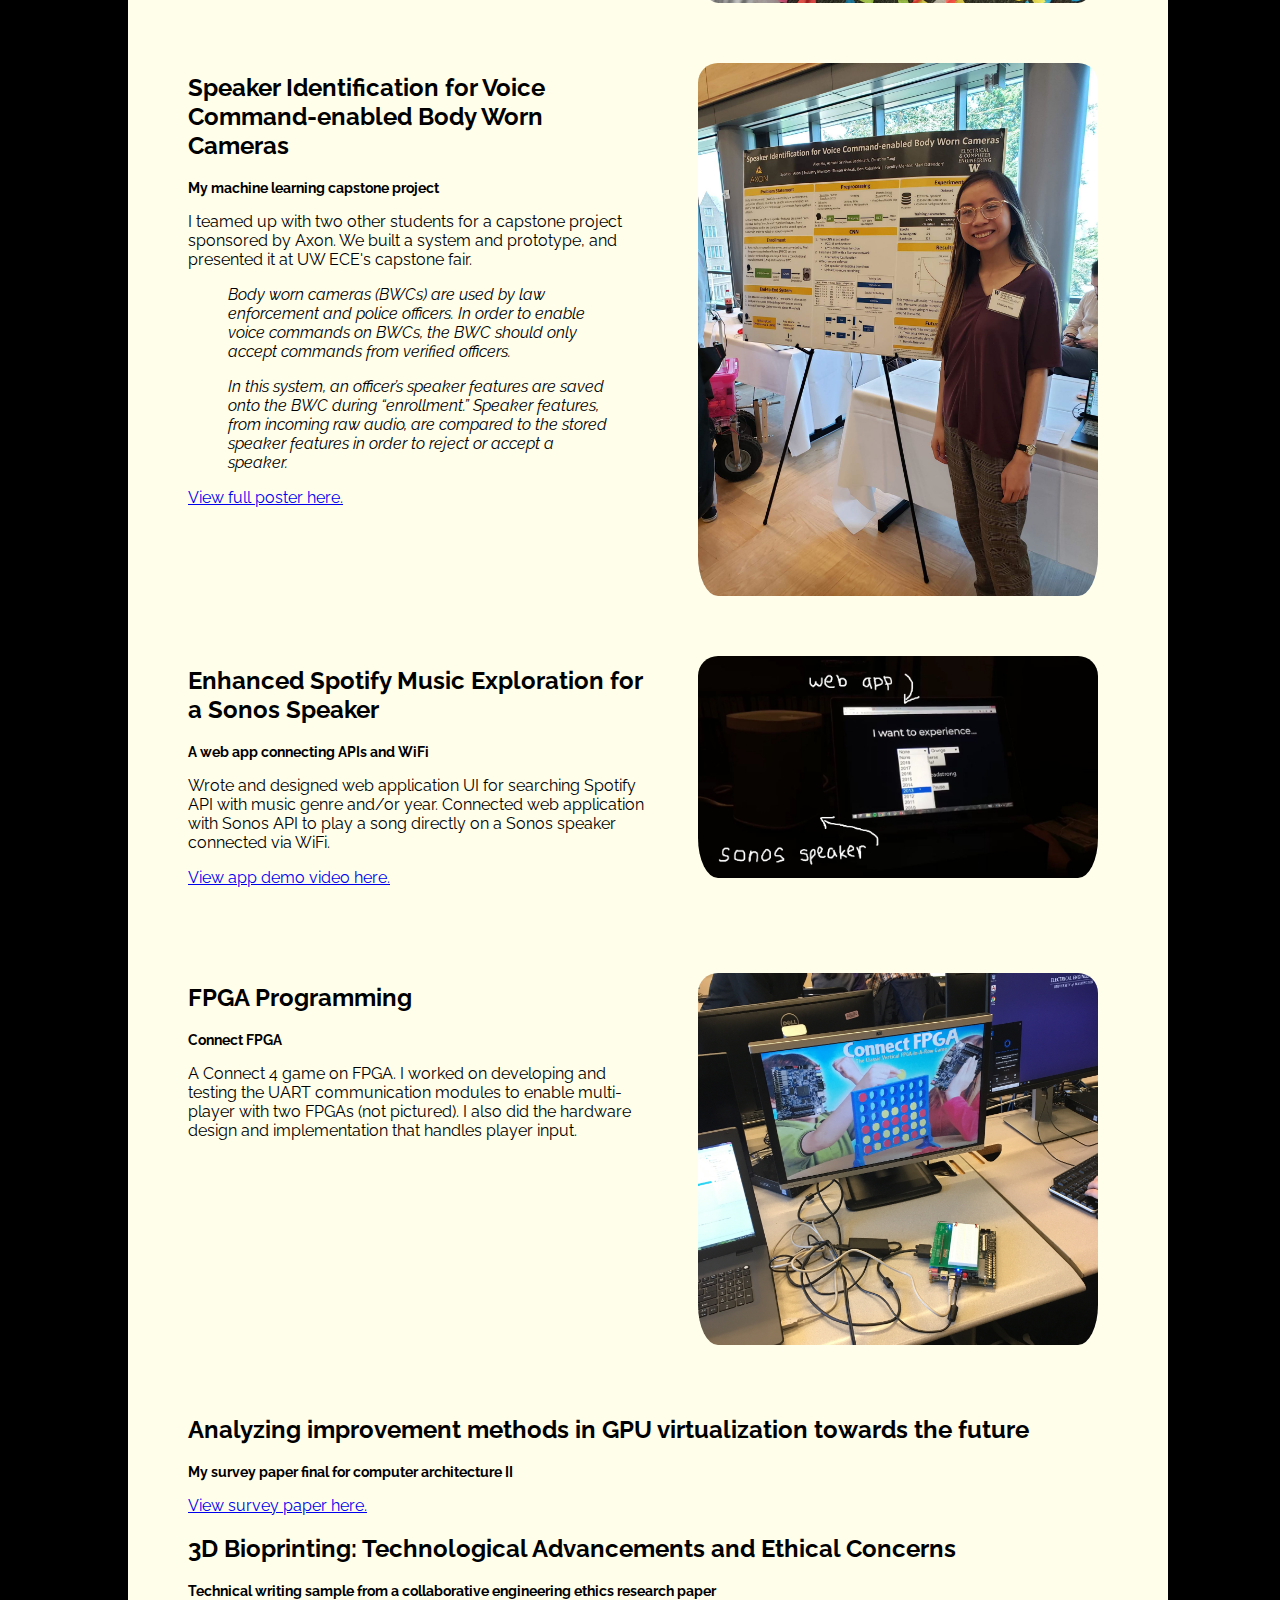
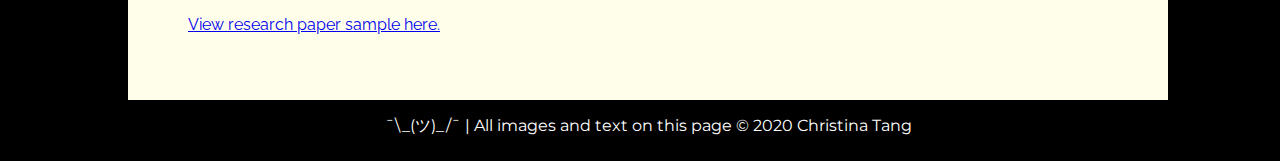
==== commit 32598f3c: "Revising bio" ====
--- a/index.html
+++ b/index.html
@@ -26,7 +26,7 @@
         </nav>
         <img src="https://media-exp2.licdn.com/dms/image/C4D03AQGiyOLLAKSIVg/profile-displayphoto-shrink_200_200/0?e=1585180800&v=beta&t=Z_xIOgurX49paol1nmLPv6jjHNaqLiDmqKSzees1T84" alt="self">
         <h1>Christina Tang</h1>
-        <h2>electrical & computer engineering graduate</h2>
+        <h2>ece grad, looking for work!</h2>
     </header>
 
     <main>
@@ -35,9 +35,18 @@
                 <h2>University of Washington</h2>
                 <h3>BSEE 2019</h3>
                 <p>
-                    My undergraduate goal was to educate myself at the intersection of computer science 
-                    and electrical engineering. I concentrated in embedded systems, and I graduated with 
-                    experience from circuits to machine learning.
+                    From a young age, I have been thinking like a programmer. Although 
+                    I was addicted to coding HTML and JavaScript as a kid, I always wanted to 
+                    learn how the computer worked. I originally pursued a computer 
+                    science degree, until I fell in love with the types of problems 
+                    and applications you can find at the intersection of hardware 
+                    and software. I took a lot of extra classes in CS out of interest, 
+                    and challenged myself to a senior capstone in machine learning. 
+                    So in 2019, I completed a BSEE with a concentration in embedded systems. 
+                </p>
+                <p>
+                    Thanks for checking out my personal website, which I designed & built 
+                    from scratch to practice HTML, CSS, and git.
                 </p>
                 <p>
                     Education Highlights
@@ -46,7 +55,7 @@
                     <li>Embedded Projects w/ ARM Cortex M</li>
                     <li>ARM and x86 Assembly</li>
                     <li>Unix, Bash Scripting</li>
-                    <li>Speaker Recognition with TensorFlow and TFLite</li>
+                    <li>ML Audio Processing with TensorFlow and TFLite</li>
                     <li>Web Programming</li>
                     <li>Database Systems</li>
                     <li>Networks</li>
@@ -64,14 +73,8 @@
                 <p>
                     I was an intern for T-Mobile on the 
                     Corporate Information Security team and Technology Foundation team. 
-                    Here are some things I worked on:
+                    
                 </p>
-                <ul>
-                    <li>Building the front-end for an administrative web app</li>
-                    <li>Custom JavaScript dashboards for agile teams</li>
-                    <li>Technical documents for git rebase, squash, and cherry-pick</li>
-                    <li>Git hooks to support new development repository</li>
-                </ul>
             </section>
             <div class="img-container">
                 <img src="images/t-mobile.jpg" alt="intern event at t-mobile">
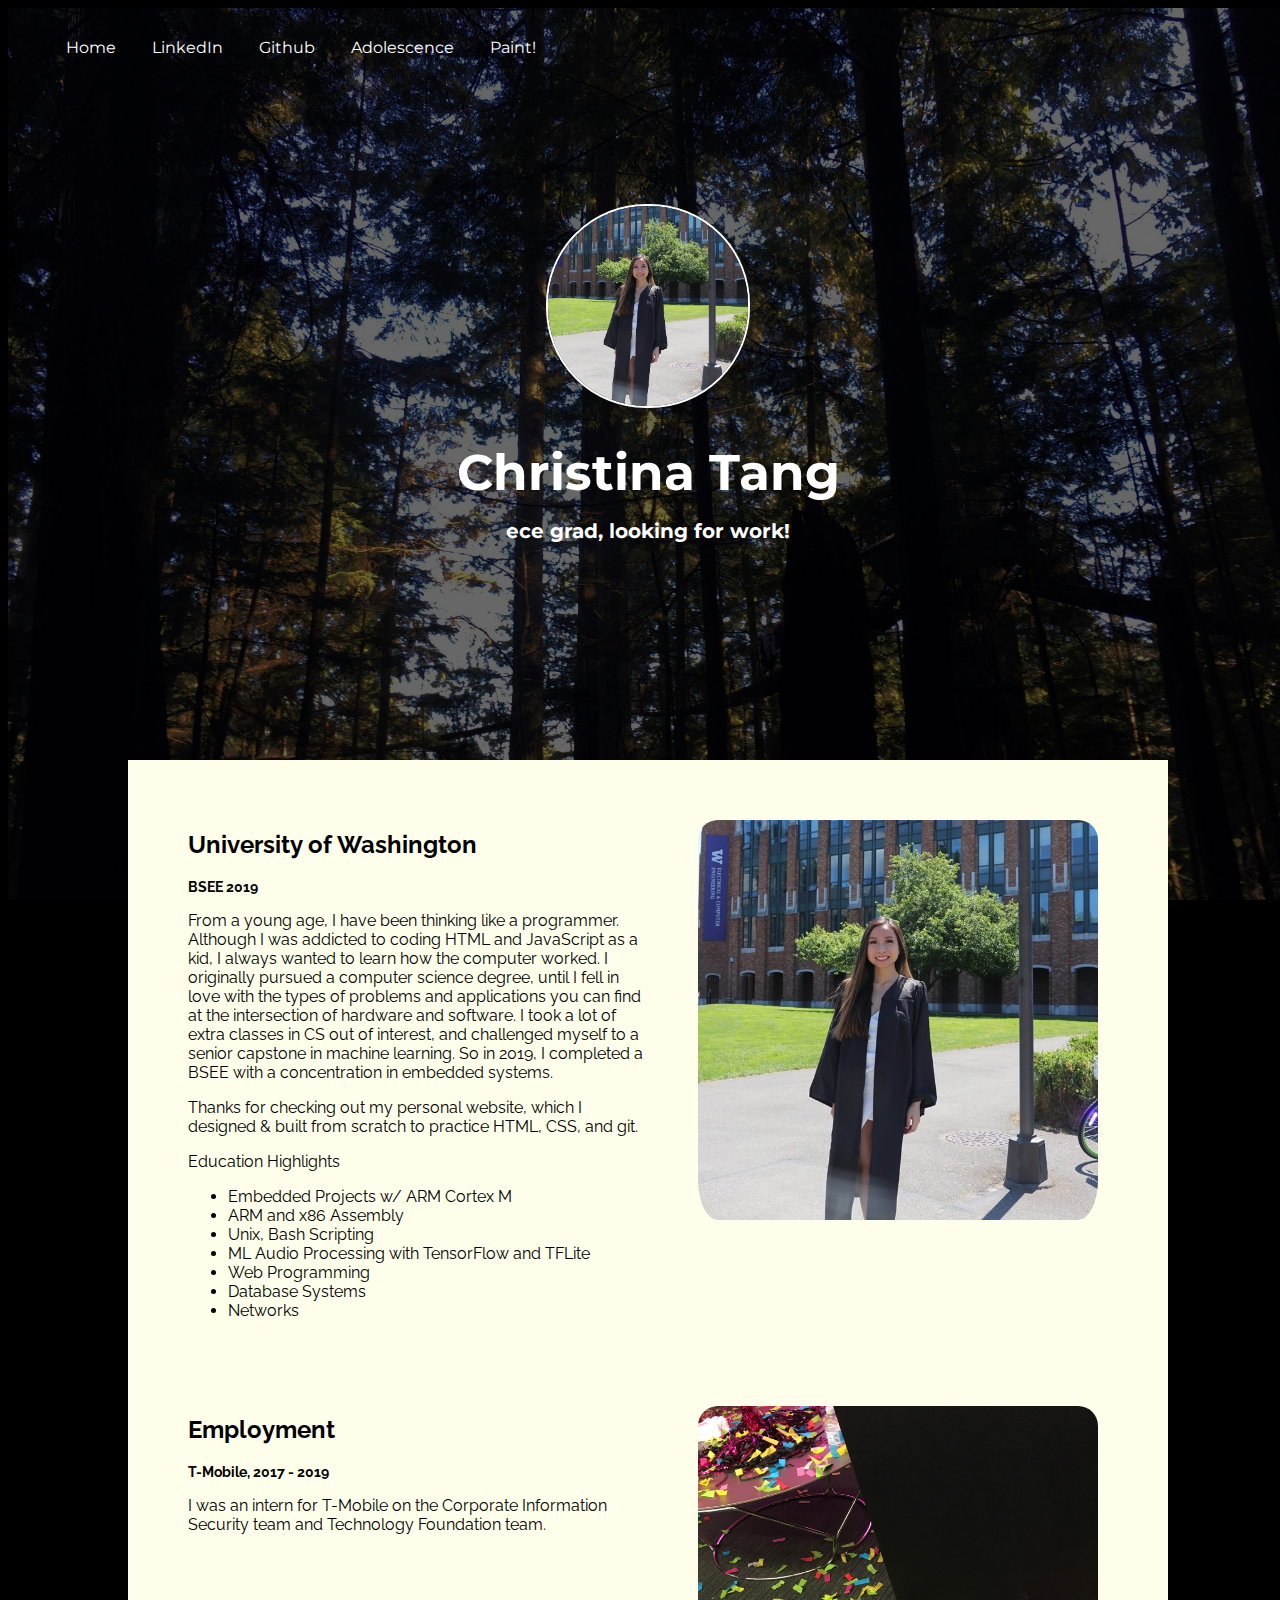
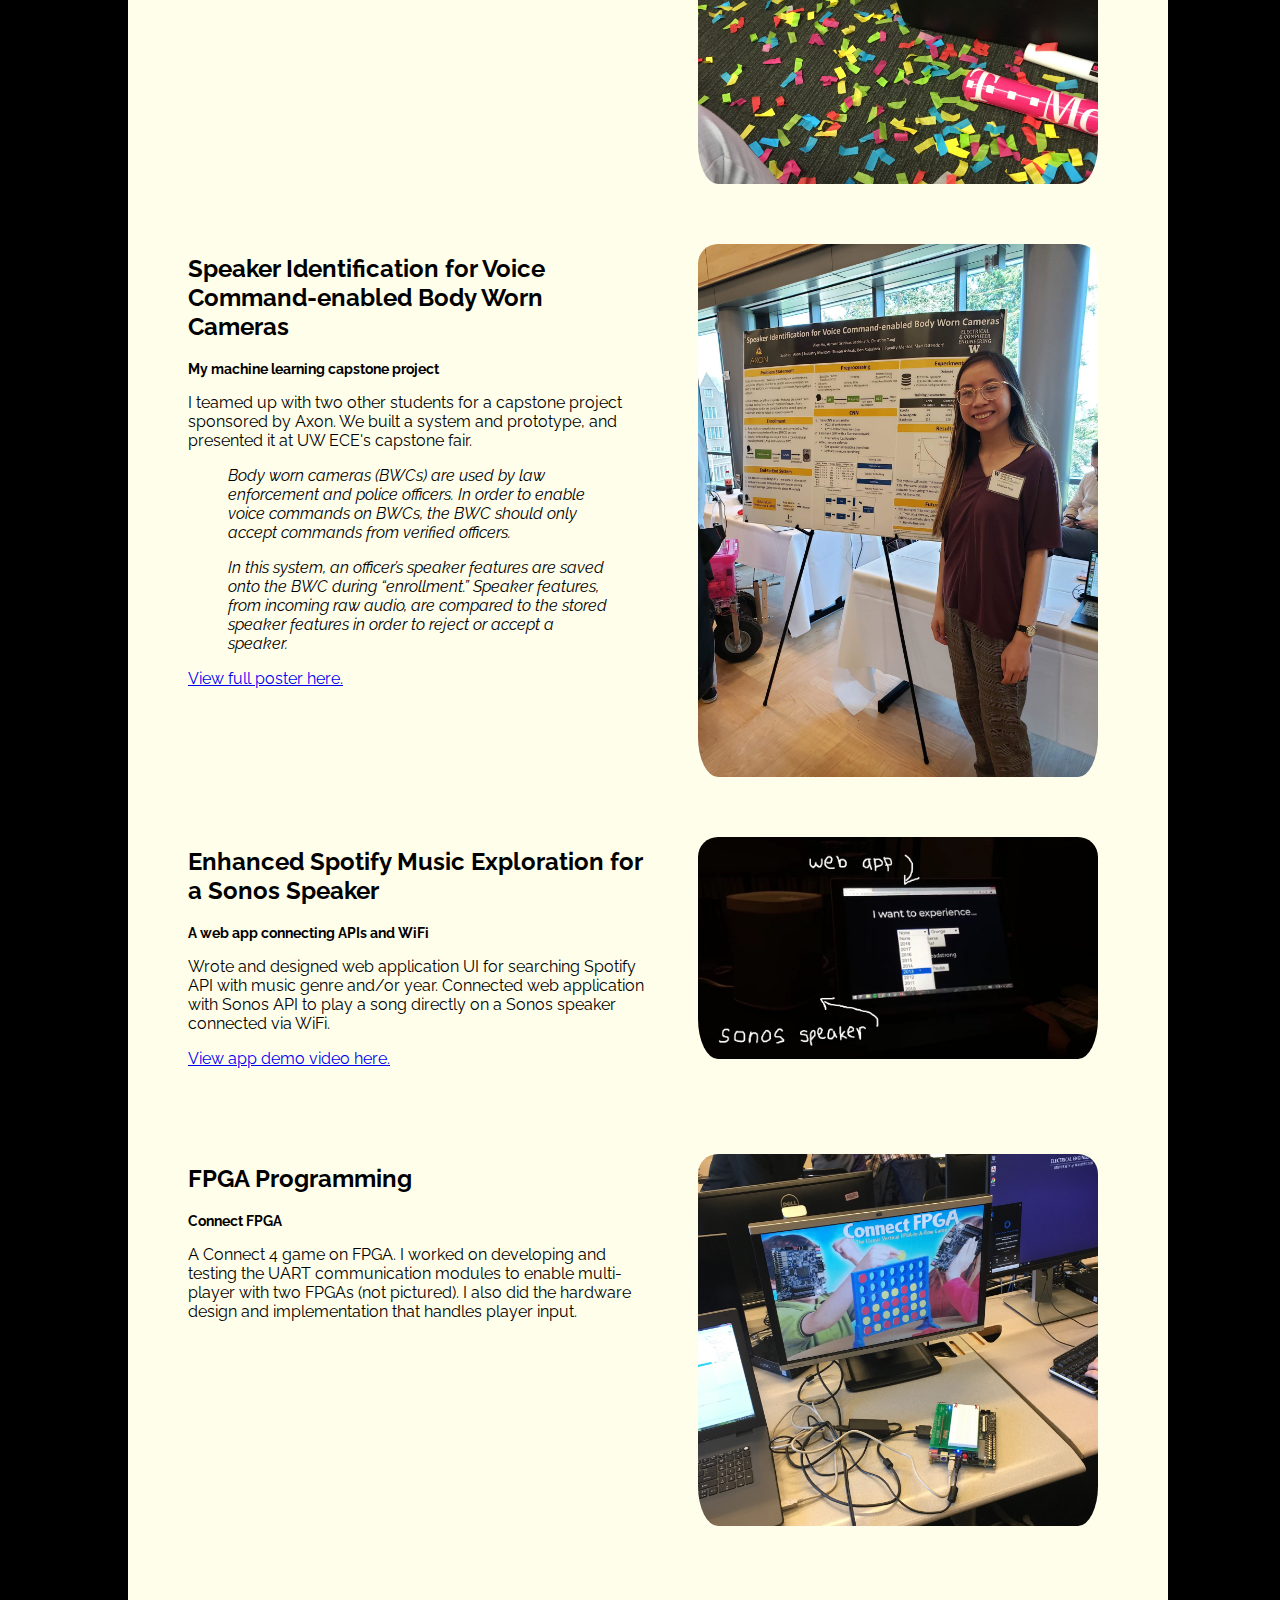
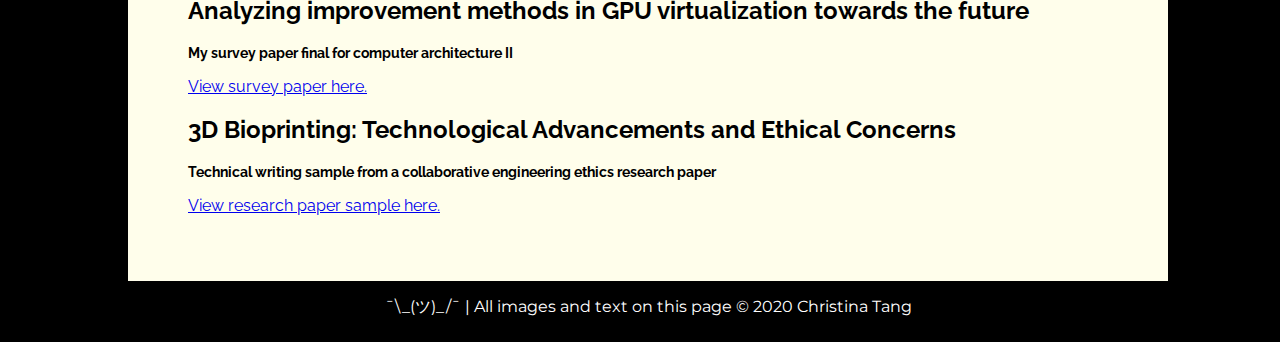
==== commit 6f15d0e1: "Fixing header image" ====
--- a/index.html
+++ b/index.html
@@ -24,7 +24,7 @@
                 <li><a href="paint.html">Paint!</a></li>
             </ul>
         </nav>
-        <img src="https://media-exp2.licdn.com/dms/image/C4D03AQGiyOLLAKSIVg/profile-displayphoto-shrink_200_200/0?e=1585180800&v=beta&t=Z_xIOgurX49paol1nmLPv6jjHNaqLiDmqKSzees1T84" alt="self">
+        <img src="images/graduation.jpg" alt="self">
         <h1>Christina Tang</h1>
         <h2>ece grad, looking for work!</h2>
     </header>
